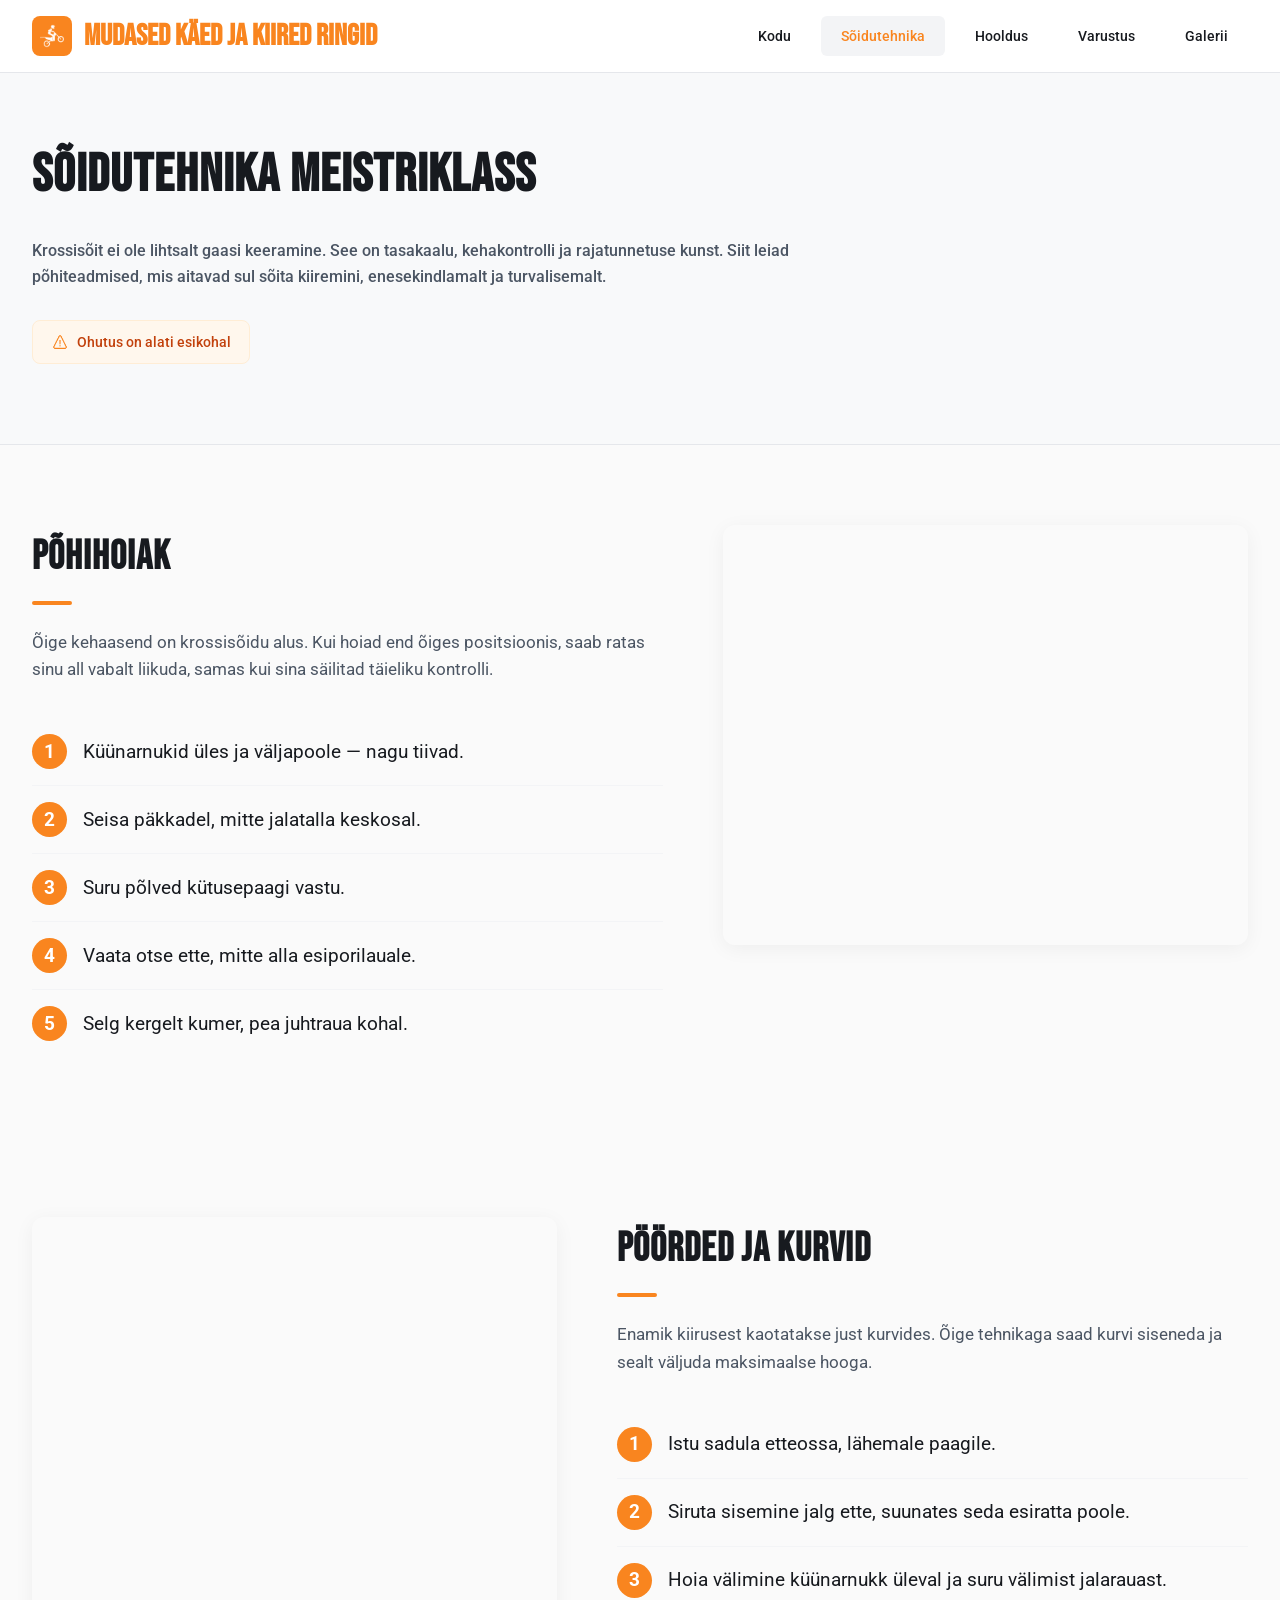
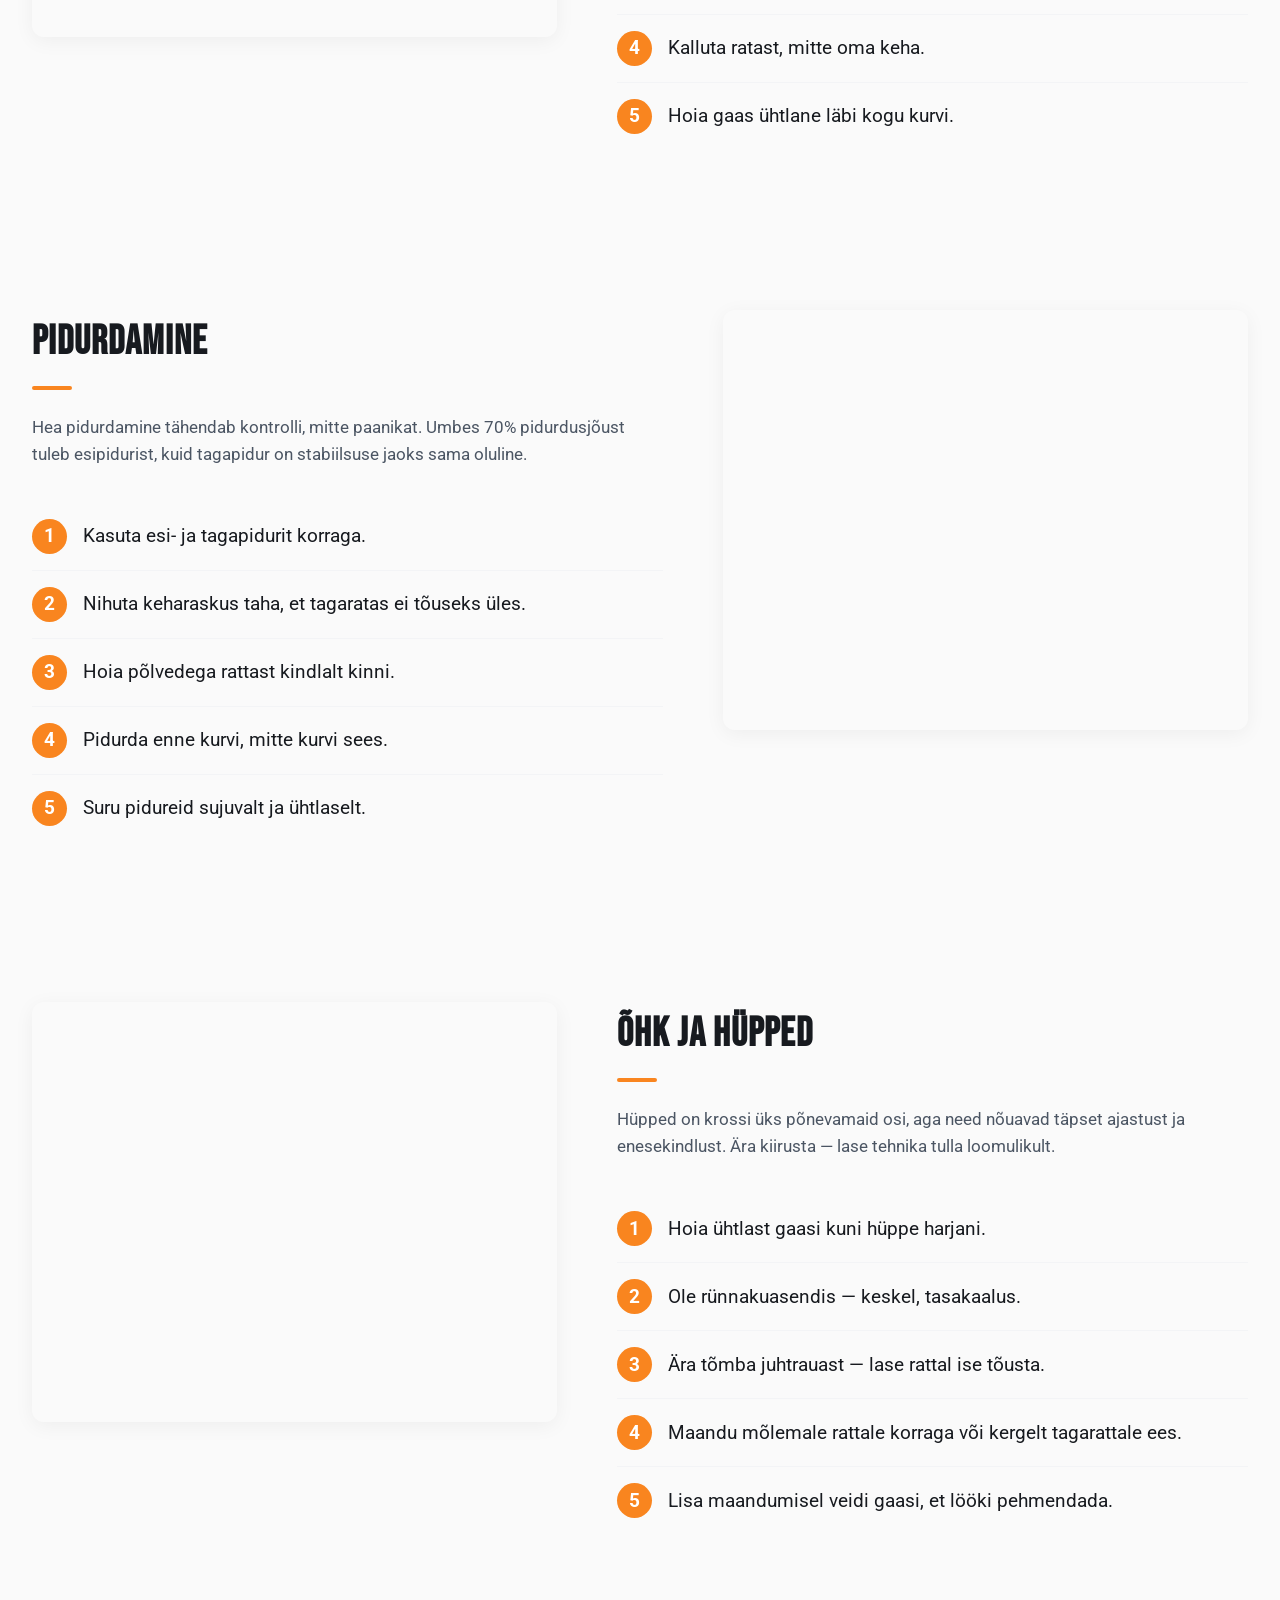
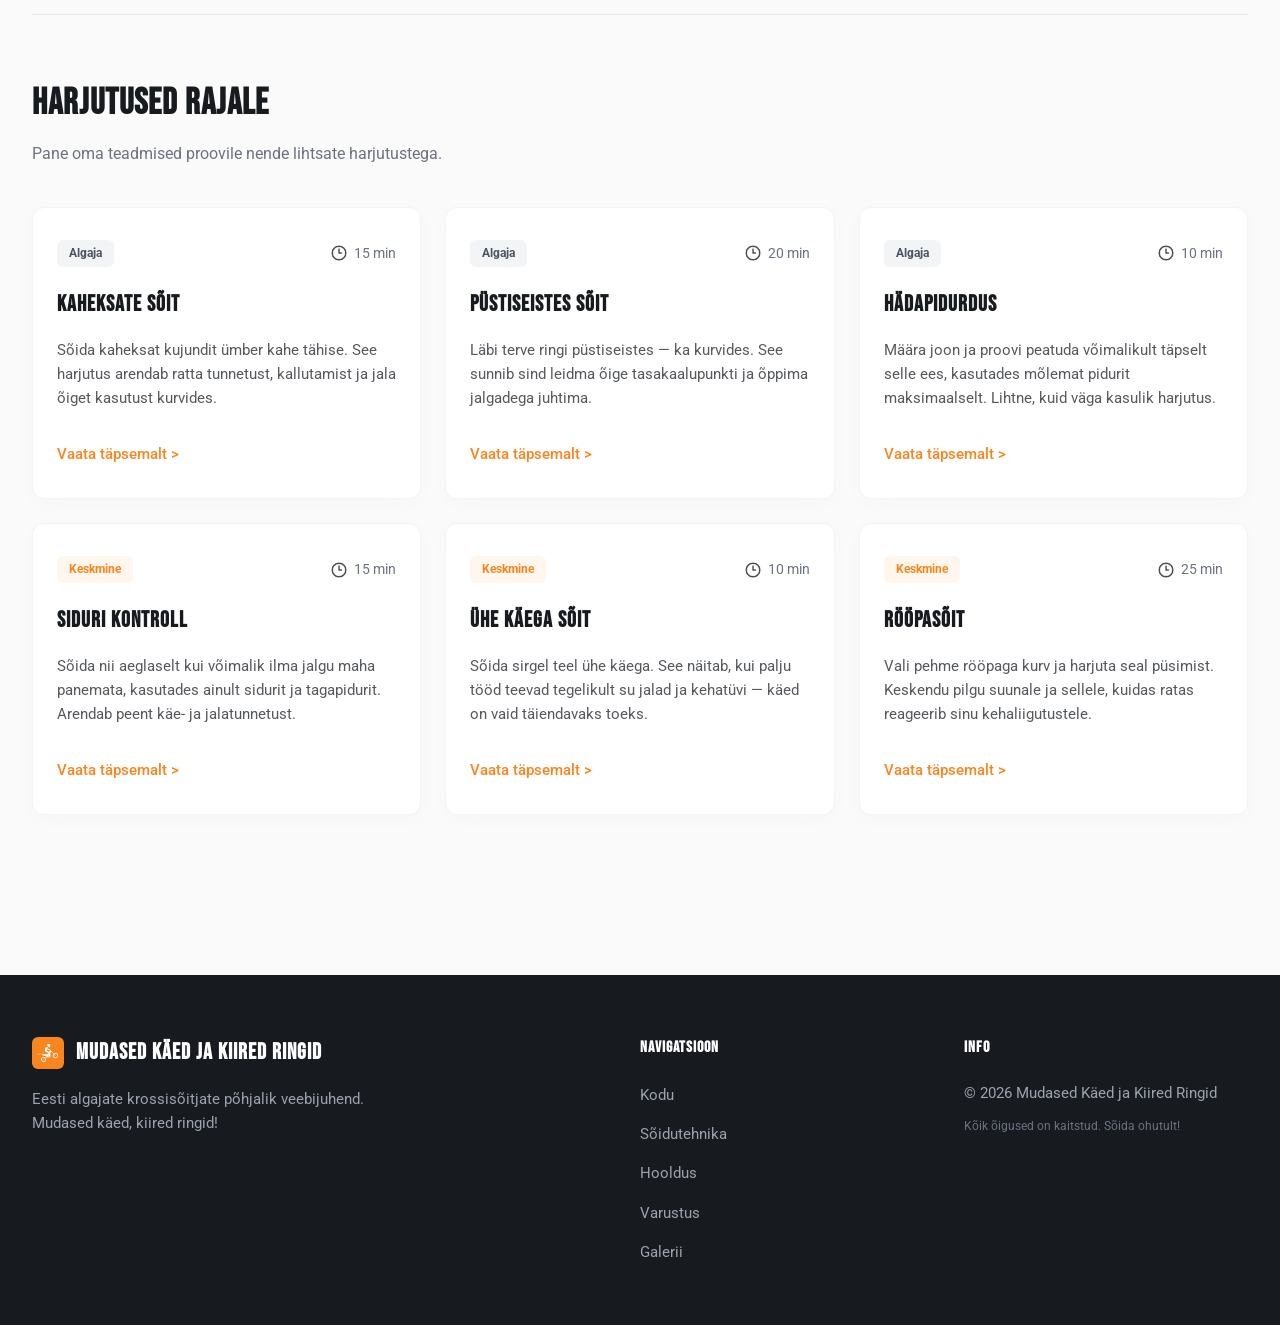
==== drivetech.html @ 913135d9 "töö" ====
<!DOCTYPE html>
<html lang="et">
<head>
    <meta charset="UTF-8">
    <meta name="viewport" content="width=device-width, initial-scale=1.0">
    <link rel="stylesheet" href="style.css">
    <link href="https://fonts.googleapis.com/css2?family=Bebas+Neue&family=Roboto:wght@400;500&display=swap" rel="stylesheet">
    <title>Mudased Käed ja Kiired Ringid</title>
</head>
<body>

<header>
    <nav id="navbar">
        <div class="container">
            <div class="logo">
                <div class="icon-box"><img src="img/icon-dirtbike.png" alt="Logo"></div>
                <h1 class="text-primary"><a href="index.html">Mudased Käed ja Kiired Ringid</a></h1>
            </div>

            <button class="menu-toggle" id="menuToggle" aria-label="Ava menüü" aria-expanded="false">
                <span></span><span></span><span></span>
            </button>

            <ul id="navMenu">
                <li><a href="index.html">Kodu</a></li>
                <li><a class="current" href="drivetech.html">Sõidutehnika</a></li>
                <li><a href="maintenance.html">Hooldus</a></li>
                <li><a href="equipment.html">Varustus</a></li>
                <li><a href="gallery.html">Galerii</a></li>
            </ul>
        </div>
    </nav>
</header>

<section class="page-header">
    <div class="container">
        <h1>SÕIDUTEHNIKA MEISTRIKLASS</h1>
        <p class="page-lead">
            Krossisõit ei ole lihtsalt gaasi keeramine. See on tasakaalu, kehakontrolli ja rajatunnetuse kunst.
            Siit leiad põhiteadmised, mis aitavad sul sõita kiiremini, enesekindlamalt ja turvalisemalt.
        </p>
        <div class="safety-alert">
            <img src="img/ohumärk.png" alt="ohumärk">
            <span>Ohutus on alati esikohal</span>
        </div>
    </div>
</section>

<main class="container">
    <section class="guide-section">
        <div class="guide-grid">
            <div class="guide-text">
                <h2>PÕHIHOIAK</h2>
                <div class="section-bar--sm"></div>
                <p class="section-intro">
                    Õige kehaasend on krossisõidu alus. Kui hoiad end õiges positsioonis, saab ratas sinu all vabalt liikuda, samas kui sina säilitad täieliku kontrolli.
                </p>
                <ol class="numbered-list">
                    <li><div class="list-number">1</div><div class="list-text">Küünarnukid üles ja väljapoole — nagu tiivad.</div></li>
                    <li><div class="list-number">2</div><div class="list-text">Seisa päkkadel, mitte jalatalla keskosal.</div></li>
                    <li><div class="list-number">3</div><div class="list-text">Suru põlved kütusepaagi vastu.</div></li>
                    <li><div class="list-number">4</div><div class="list-text">Vaata otse ette, mitte alla esiporilauale.</div></li>
                    <li><div class="list-number">5</div><div class="list-text">Selg kergelt kumer, pea juhtraua kohal.</div></li>
                </ol>
            </div>
            <div class="guide-image"><iframe width="1276" height="718" src="https://www.youtube.com/embed/1OVo89q_wrI" title="Perfecting the Necessary Dirt Bike Attack Position" allow="accelerometer; autoplay; clipboard-write; encrypted-media; gyroscope; picture-in-picture; web-share" referrerpolicy="strict-origin-when-cross-origin" allowfullscreen></iframe></div>
        </div>
    </section>

    <section class="guide-section">
        <div class="guide-grid guide-grid--reversed">
            <div class="guide-image"><iframe width="1276" height="718" src="https://www.youtube.com/embed/XrciLRuNVX4" title="How To Corner For Beginners | 3 Easy Steps" allow="accelerometer; autoplay; clipboard-write; encrypted-media; gyroscope; picture-in-picture; web-share" referrerpolicy="strict-origin-when-cross-origin" allowfullscreen></iframe></div>
            <div class="guide-text">
                <h2>PÖÖRDED JA KURVID</h2>
                <div class="section-bar--sm"></div>
                <p class="section-intro">
                    Enamik kiirusest kaotatakse just kurvides. Õige tehnikaga saad kurvi siseneda ja sealt väljuda maksimaalse hooga.
                </p>
                <ol class="numbered-list">
                    <li><div class="list-number">1</div><div class="list-text">Istu sadula etteossa, lähemale paagile.</div></li>
                    <li><div class="list-number">2</div><div class="list-text">Siruta sisemine jalg ette, suunates seda esiratta poole.</div></li>
                    <li><div class="list-number">3</div><div class="list-text">Hoia välimine küünarnukk üleval ja suru välimist jalarauast.</div></li>
                    <li><div class="list-number">4</div><div class="list-text">Kalluta ratast, mitte oma keha.</div></li>
                    <li><div class="list-number">5</div><div class="list-text">Hoia gaas ühtlane läbi kogu kurvi.</div></li>
                </ol>
            </div>
        </div>
    </section>

    <section class="guide-section">
        <div class="guide-grid">
            <div class="guide-text">
                <h2>PIDURDAMINE</h2>
                <div class="section-bar--sm"></div>
                <p class="section-intro">
                    Hea pidurdamine tähendab kontrolli, mitte paanikat. Umbes 70% pidurdusjõust tuleb esipidurist, kuid tagapidur on stabiilsuse jaoks sama oluline.
                </p>
                <ol class="numbered-list">
                    <li><div class="list-number">1</div><div class="list-text">Kasuta esi- ja tagapidurit korraga.</div></li>
                    <li><div class="list-number">2</div><div class="list-text">Nihuta keharaskus taha, et tagaratas ei tõuseks üles.</div></li>
                    <li><div class="list-number">3</div><div class="list-text">Hoia põlvedega rattast kindlalt kinni.</div></li>
                    <li><div class="list-number">4</div><div class="list-text">Pidurda enne kurvi, mitte kurvi sees.</div></li>
                    <li><div class="list-number">5</div><div class="list-text">Suru pidureid sujuvalt ja ühtlaselt.</div></li>
                </ol>
            </div>
            <div class="guide-image"><iframe width="1276" height="718" src="https://www.youtube.com/embed/7YR3mRFVBVM" title="How to Master Braking Technique on a Dirt Bike - 3 Steps w/ Practice Drills!!" allow="accelerometer; autoplay; clipboard-write; encrypted-media; gyroscope; picture-in-picture; web-share" referrerpolicy="strict-origin-when-cross-origin" allowfullscreen></iframe></div>
        </div>
    </section>

    <section class="guide-section">
        <div class="guide-grid guide-grid--reversed">
            <div class="guide-image"><iframe width="1276" height="718" src="https://www.youtube.com/embed/mS0_CfHNeYQ" title="How To Properly Jump a Dirt Bike - 3 Basic Techniques" allow="accelerometer; autoplay; clipboard-write; encrypted-media; gyroscope; picture-in-picture; web-share" referrerpolicy="strict-origin-when-cross-origin" allowfullscreen></iframe></div>
            <div class="guide-text">
                <h2>ÕHK JA HÜPPED</h2>
                <div class="section-bar--sm"></div>
                <p class="section-intro">
                    Hüpped on krossi üks põnevamaid osi, aga need nõuavad täpset ajastust ja enesekindlust. Ära kiirusta — lase tehnika tulla loomulikult.
                </p>
                <ol class="numbered-list">
                    <li><div class="list-number">1</div><div class="list-text">Hoia ühtlast gaasi kuni hüppe harjani.</div></li>
                    <li><div class="list-number">2</div><div class="list-text">Ole rünnakuasendis — keskel, tasakaalus.</div></li>
                    <li><div class="list-number">3</div><div class="list-text">Ära tõmba juhtrauast — lase rattal ise tõusta.</div></li>
                    <li><div class="list-number">4</div><div class="list-text">Maandu mõlemale rattale korraga või kergelt tagarattale ees.</div></li>
                    <li><div class="list-number">5</div><div class="list-text">Lisa maandumisel veidi gaasi, et lööki pehmendada.</div></li>
                </ol>
            </div>
        </div>
    </section>

    <section id="exercises-section">
        <div class="exercises-heading">
            <h2>HARJUTUSED RAJALE</h2>
            <p>Pane oma teadmised proovile nende lihtsate harjutustega.</p>
        </div>

        <div class="exercises-grid">
            <a href="#" class="card">
                <div class="card-meta">
                    <span class="badge badge-beginner">Algaja</span>
                    <span class="duration"><img src="img/icon-clock.png" alt="aeg">15 min</span>
                </div>
                <h3>KAHEKSATE SÕIT</h3>
                <p>Sõida kaheksat kujundit ümber kahe tähise. See harjutus arendab ratta tunnetust, kallutamist ja jala õiget kasutust kurvides.</p>
                <span class="card-link">Vaata täpsemalt &gt;</span>
            </a>

            <a href="#" class="card">
                <div class="card-meta">
                    <span class="badge badge-beginner">Algaja</span>
                    <span class="duration"><img src="img/icon-clock.png" alt="aeg">20 min</span>
                </div>
                <h3>PÜSTISEISTES SÕIT</h3>
                <p>Läbi terve ringi püstiseistes — ka kurvides. See sunnib sind leidma õige tasakaalupunkti ja õppima jalgadega juhtima.</p>
                <span class="card-link">Vaata täpsemalt &gt;</span>
            </a>

            <a href="#" class="card">
                <div class="card-meta">
                    <span class="badge badge-beginner">Algaja</span>
                    <span class="duration"><img src="img/icon-clock.png" alt="aeg">10 min</span>
                </div>
                <h3>HÄDAPIDURDUS</h3>
                <p>Määra joon ja proovi peatuda võimalikult täpselt selle ees, kasutades mõlemat pidurit maksimaalselt. Lihtne, kuid väga kasulik harjutus.</p>
                <span class="card-link">Vaata täpsemalt &gt;</span>
            </a>

            <a href="#" class="card">
                <div class="card-meta">
                    <span class="badge badge-intermediate">Keskmine</span>
                    <span class="duration"><img src="img/icon-clock.png" alt="aeg">15 min</span>
                </div>
                <h3>SIDURI KONTROLL</h3>
                <p>Sõida nii aeglaselt kui võimalik ilma jalgu maha panemata, kasutades ainult sidurit ja tagapidurit. Arendab peent käe- ja jalatunnetust.</p>
                <span class="card-link">Vaata täpsemalt &gt;</span>
            </a>

            <a href="#" class="card">
                <div class="card-meta">
                    <span class="badge badge-intermediate">Keskmine</span>
                    <span class="duration"><img src="img/icon-clock.png" alt="aeg">10 min</span>
                </div>
                <h3>ÜHE KÄEGA SÕIT</h3>
                <p>Sõida sirgel teel ühe käega. See näitab, kui palju tööd teevad tegelikult su jalad ja kehatüvi — käed on vaid täiendavaks toeks.</p>
                <span class="card-link">Vaata täpsemalt &gt;</span>
            </a>

            <a href="#" class="card">
                <div class="card-meta">
                    <span class="badge badge-intermediate">Keskmine</span>
                    <span class="duration"><img src="img/icon-clock.png" alt="aeg">25 min</span>
                </div>
                <h3>RÖÖPASÕIT</h3>
                <p>Vali pehme rööpaga kurv ja harjuta seal püsimist. Keskendu pilgu suunale ja sellele, kuidas ratas reageerib sinu kehaliigutustele.</p>
                <span class="card-link">Vaata täpsemalt &gt;</span>
            </a>
        </div>
    </section>
</main>

<footer id="main-footer">
    <div class="container footer-grid">
        <div class="footer-brand">
            <div class="footer-logo">
                <div class="icon-box-small"><img src="img/icon-dirtbike.png" alt="Logo"></div>
                <h3>Mudased Käed ja Kiired Ringid</h3>
            </div>
            <p>Eesti algajate krossisõitjate põhjalik veebijuhend. Mudased käed, kiired ringid!</p>
        </div>
        <div class="footer-nav">
            <h4>NAVIGATSIOON</h4>
            <ul>
                <li><a href="index.html">Kodu</a></li>
                <li><a href="drivetech.html">Sõidutehnika</a></li>
                <li><a href="maintenance.html">Hooldus</a></li>
                <li><a href="equipment.html">Varustus</a></li>
                <li><a href="gallery.html">Galerii</a></li>
            </ul>
        </div>
        <div class="footer-info">
            <h4>INFO</h4>
            <p>© 2026 Mudased Käed ja Kiired Ringid</p>
            <p class="disclaimer">Kõik õigused on kaitstud. Sõida ohutult!</p>
        </div>
    </div>
</footer>

<script>
    const menuToggle = document.getElementById('menuToggle');
    const navMenu    = document.getElementById('navMenu');

    menuToggle.addEventListener('click', function () {
        const isOpen = navMenu.classList.toggle('nav-open');
        menuToggle.classList.toggle('is-open', isOpen);
        menuToggle.setAttribute('aria-expanded', isOpen ? 'true' : 'false');
    });

    navMenu.querySelectorAll('a').forEach(function (link) {
        link.addEventListener('click', function () {
            navMenu.classList.remove('nav-open');
            menuToggle.classList.remove('is-open');
            menuToggle.setAttribute('aria-expanded', 'false');
        });
    });
</script>

</body>
</html>
---- style.css ----
/* ==========================================================================
   style.css — Mudased Käed ja Kiired Ringid
   Sections:
     1.  Reset & Base
     2.  Layout helpers
     3.  Buttons
     4.  Navbar
     5.  Showcase (index)
     6.  Features grid (index)
     7.  Tips (index)
     8.  About (index)
     9.  Page header (drivetech / maintenance / gallery)
    10.  Guide sections (drivetech / maintenance)
    11.  Exercises grid (drivetech)
    12.  Equipment page
    13.  Gallery / slideshow
    14.  Footer
    15.  Media queries
   ========================================================================== */


/* 1. Reset & Base ---------------------------------------------------------- */

* { margin: 0; padding: 0; box-sizing: border-box; }

:root {
    --primary-color:   #F9851F;
    --primary-dark:    #e67610;
    --light-color:     #FFFFFF;
    --dark-color:      #171A1F;
    --grey-100:        #F3F4F6;
    --grey-200:        #E5E7EB;
    --grey-500:        #6B7280;
    --grey-700:        #374151;
    --text-muted:      #4B5563;
    --card-text:       #55585d;
    --navbar-height:   72px;
}

body {
    font-family: 'Roboto', sans-serif;
    font-size: 17px;
    line-height: 1.6;
    color: var(--dark-color);
    background-color: #FAFAFA;
    padding-top: var(--navbar-height);
}

a   { text-decoration: none; color: inherit; }
ul  { list-style: none; }
img { max-width: 100%; }

h1, h2, h3, h4 { font-family: "Bebas Neue", sans-serif; }


/* 2. Layout helpers -------------------------------------------------------- */

.container    { margin: auto; max-width: 1440px; padding: 0 2rem; }
.text-primary { color: var(--primary-color); }


/* 3. Buttons --------------------------------------------------------------- */

.btn {
    display: inline-block;
    padding: 0.8rem 2rem;
    border: none;
    cursor: pointer;
    border-radius: 10px;
    font-weight: 500;
    font-size: 15px;
    transition: background 0.2s ease, border-color 0.2s ease;
}

.btn-primary       { background: var(--primary-color); color: #fff; }
.btn-primary:hover { background: var(--primary-dark); }

.btn-outline {
    background: rgba(255, 255, 255, 0.1);
    color: #fff;
    border: 1px solid rgba(255, 255, 255, 0.25);
    backdrop-filter: blur(4px);
}
.btn-outline:hover {
    background: rgba(255, 255, 255, 0.2);
    border-color: rgba(255, 255, 255, 0.4);
}


/* 4. Navbar ---------------------------------------------------------------- */

#navbar {
    background: #fff;
    border-bottom: 1px solid var(--grey-200);
    position: fixed;
    top: 0; right: 0; left: 0;
    z-index: 999;
}

#navbar .container {
    display: flex;
    justify-content: space-between;
    align-items: center;
    height: var(--navbar-height);
}

.logo {
    display: flex;
    align-items: center;
    height: 100%;
    transition: filter 0.2s ease;
}
.logo:hover { filter: brightness(1.1); }

.logo img {
    max-width: 60%;
    max-height: 60%;
    object-fit: contain;
}

.icon-box {
    background-color: var(--primary-color);
    width: 40px;
    height: 40px;
    border-radius: 8px;
    display: flex;
    justify-content: center;
    align-items: center;
    margin-right: 12px;
    flex-shrink: 0;
}

#navbar h1 a  { font-size: 30px; }
#navbar ul    { display: flex; }
#navbar ul li { margin-left: 10px; }

#navbar ul li a {
    font-size: 14px;
    font-weight: 500;
    height: 40px;
    padding: 0 20px;
    display: flex;
    align-items: center;
    justify-content: center;
    border-radius: 6px;
    transition: background 0.2s ease, color 0.2s ease;
}

#navbar ul li a:hover,
#navbar ul li a.current {
    background: var(--grey-100);
    color: var(--primary-color);
}

.menu-toggle {
    display: none;
    flex-direction: column;
    justify-content: center;
    gap: 5px;
    background: none;
    border: none;
    cursor: pointer;
    padding: 8px;
    border-radius: 6px;
    transition: background 0.2s ease;
}
.menu-toggle:hover { background: var(--grey-100); }

.menu-toggle span {
    display: block;
    width: 22px;
    height: 2px;
    background: var(--dark-color);
    border-radius: 2px;
    transition: transform 0.3s ease, opacity 0.3s ease;
}

.menu-toggle.is-open span:nth-child(1) { transform: translateY(7px) rotate(45deg); }
.menu-toggle.is-open span:nth-child(2) { opacity: 0; }
.menu-toggle.is-open span:nth-child(3) { transform: translateY(-7px) rotate(-45deg); }


/* 5. Showcase (index) ------------------------------------------------------ */

#showcase {
    background: linear-gradient(rgba(0,0,0,0.5), rgba(0,0,0,0.7)),
    url("img/riding.jpg") no-repeat center center / cover;
    min-height: 600px;
    display: flex;
    align-items: center;
}

.showcase-content {
    color: var(--light-color);
    padding: 80px 0 60px;
    max-width: 680px;
}

.showcase-content h1 {
    font-size: clamp(38px, 5.5vw, 68px);
    line-height: 1.15;
}

.showcase-content h2 {
    padding-top: 20px;
    font-size: clamp(17px, 2.2vw, 22px);
    font-family: 'Roboto', sans-serif;
    font-weight: 500;
    line-height: 2;
}

.showcase-buttons {
    margin-top: 40px;
    display: flex;
    flex-wrap: wrap;
    gap: 16px;
}


/* 6. Features grid (index) ------------------------------------------------- */

#features            { padding: 80px 0; }
.features-heading    { margin-bottom: 50px; }
.features-heading h2 { font-size: 36px; letter-spacing: 1px; }

.section-bar {
    width: 60px;
    height: 5px;
    background-color: var(--primary-color);
    margin-top: 12px;
    border-radius: 2px;
}

.section-bar--sm {
    width: 40px;
    height: 4px;
    background-color: var(--primary-color);
    margin: 12px 0 24px;
    border-radius: 2px;
}

.features-grid {
    display: grid;
    grid-template-columns: repeat(4, 1fr);
    gap: 24px;
}

.card {
    background: #fff;
    border: 1px solid var(--grey-100);
    border-radius: 12px;
    padding: 32px 24px;
    box-shadow: 0 4px 20px rgba(0,0,0,0.02);
    display: flex;
    flex-direction: column;
    transition: transform 0.2s ease, box-shadow 0.2s ease;
}
.card:hover {
    transform: translateY(-4px);
    box-shadow: 0 10px 25px rgba(0,0,0,0.05);
}

.icon-wrapper {
    background-color: #fff9f5;
    width: 44px;
    height: 44px;
    border-radius: 8px;
    display: flex;
    justify-content: center;
    align-items: center;
    margin-bottom: 24px;
}
.icon-wrapper img { width: 20px; height: 20px; object-fit: contain; }

.card h3 { font-size: 22px; margin-bottom: 16px; letter-spacing: 1px; }
.card p  {
    font-size: 15px;
    color: var(--card-text);
    line-height: 1.6;
    margin-bottom: 32px;
    flex-grow: 1;
}

.card-link {
    font-size: 15px;
    font-weight: 500;
    color: var(--primary-color);
    transition: color 0.2s ease;
}
.card:hover .card-link {
    color: var(--primary-dark);
    text-decoration: underline;
}


/* 7. Tips (index) ---------------------------------------------------------- */

#tips-section {
    padding: 60px 0 80px;
    border-top: 1px solid var(--grey-200);
}

.tips-heading    { margin-bottom: 40px; }
.tips-heading h2 { font-size: 32px; margin-bottom: 8px; letter-spacing: 1px; }
.tips-heading p  { font-size: 16px; color: var(--grey-500); }

.tips-grid {
    display: grid;
    grid-template-columns: repeat(3, 1fr);
    gap: 20px;
}

.tip-card {
    background: #fff;
    border: 1px solid var(--grey-200);
    border-radius: 12px;
    padding: 24px;
    display: flex;
    align-items: flex-start;
    gap: 16px;
    box-shadow: 0 2px 8px rgba(0,0,0,0.01);
}

.tip-icon-box {
    background-color: #eff6ff;
    width: 40px;
    height: 40px;
    border-radius: 8px;
    display: flex;
    justify-content: center;
    align-items: center;
    flex-shrink: 0;
}
.tip-icon-box img { width: 18px; height: 18px; object-fit: contain; }

.tip-card p { font-size: 15px; color: var(--grey-700); line-height: 1.8; }


/* 8. About (index) --------------------------------------------------------- */

#about-section {
    padding: 80px 0;
    border-top: 1px solid var(--grey-200);
}

.about-grid {
    display: grid;
    grid-template-columns: 1fr 1fr;
    gap: 60px;
    align-items: center;
}

#about-section h2 {
    font-size: 40px;
    margin-bottom: 24px;
    letter-spacing: 1px;
}

#about-section p {
    font-size: 17px;
    color: var(--text-muted);
    line-height: 1.7;
    margin-bottom: 30px;
}

.about-list    { display: flex; flex-direction: column; gap: 16px; }
.about-list li {
    display: flex;
    align-items: center;
    gap: 12px;
    font-size: 17px;
    color: var(--dark-color);
}

.list-icon {
    background-color: #ffedd5;
    color: var(--primary-color);
    width: 30px;
    height: 30px;
    border-radius: 50%;
    display: flex;
    justify-content: center;
    align-items: center;
    font-weight: bold;
    font-size: 19px;
    flex-shrink: 0;
}

.about-image-box {
    width: 100%;
    height: 380px;
    border-radius: 12px;
    overflow: hidden;
    box-shadow: 0 4px 20px rgba(0,0,0,0.05);
}

.about-img { width: 100%; height: 100%; object-fit: cover; display: block; }


/* 9. Page header (drivetech / maintenance / gallery) ----------------------- */

.page-header {
    background-color: #F8F9FA;
    padding: 60px 0 80px;
    border-bottom: 1px solid var(--grey-200);
}

.page-header h1 {
    font-size: clamp(36px, 4.5vw, 54px);
    color: var(--dark-color);
    margin-bottom: 20px;
    letter-spacing: 1px;
}

.page-lead {
    font-size: 16px;
    color: var(--text-muted);
    max-width: 800px;
    line-height: 1.6;
    margin-bottom: 30px;
    font-weight: 500;
}

.safety-alert {
    display: inline-flex;
    align-items: center;
    gap: 8px;
    background-color: #FFF7ED;
    border: 1px solid #FFEDD5;
    padding: 10px 18px;
    border-radius: 8px;
    color: #C2410C;
    font-size: 14px;
    font-weight: 500;
}
.safety-alert img { width: 18px; height: 18px; object-fit: contain; }


/* 10. Guide sections (drivetech / maintenance) ----------------------------- */

.guide-section { padding: 80px 0; }

.guide-grid {
    display: grid;
    grid-template-columns: 1.2fr 1fr;
    gap: 60px;
    align-items: flex-start;
}
.guide-grid--reversed { grid-template-columns: 1fr 1.2fr; }

.guide-text h2 {
    font-size: 40px;
    color: var(--dark-color);
    letter-spacing: 1px;
}

.section-intro {
    font-size: 17px;
    color: var(--text-muted);
    line-height: 1.6;
    margin-bottom: 35px;
}

.numbered-list    { display: flex; flex-direction: column; }
.numbered-list li {
    display: flex;
    align-items: center;
    gap: 16px;
    padding: 16px 0;
    border-bottom: 1px solid var(--grey-100);
}
.numbered-list li:last-child { border-bottom: none; }

.list-number {
    background-color: var(--primary-color);
    color: #fff;
    width: 35px;
    height: 35px;
    border-radius: 50%;
    display: flex;
    justify-content: center;
    align-items: center;
    font-weight: bold;
    font-size: 19px;
    flex-shrink: 0;
}

.list-text { font-size: 19px; color: var(--dark-color); }

.guide-image {
    width: 100%;
    height: 420px;
    border-radius: 12px;
    overflow: hidden;
    box-shadow: 0 4px 20px rgba(0,0,0,0.05);
}
.guide-image img { width: 100%; height: 100%; object-fit: cover; display: block; }
.guide-image iframe { width: 100%; height: 100%; display: block; border: none; }


/* 11. Exercises grid (drivetech) ------------------------------------------- */

#exercises-section {
    padding: 60px 0 100px;
    border-top: 1px solid var(--grey-200);
}

.exercises-heading    { margin-bottom: 40px; }
.exercises-heading h2 { font-size: 36px; letter-spacing: 1px; margin-bottom: 8px; }
.exercises-heading p  { font-size: 16px; color: var(--grey-500); }

.exercises-grid {
    display: grid;
    grid-template-columns: repeat(3, 1fr);
    gap: 24px;
}

.card-meta {
    display: flex;
    justify-content: space-between;
    align-items: center;
    margin-bottom: 20px;
}

.badge {
    font-size: 12px;
    font-weight: 700;
    padding: 4px 12px;
    border-radius: 6px;
}
.badge-beginner     { background-color: var(--grey-100); color: var(--text-muted); }
.badge-intermediate { background-color: #FFF7ED; color: var(--primary-color); }

.duration {
    font-size: 14px;
    color: var(--grey-500);
    display: flex;
    align-items: center;
    gap: 6px;
}
.duration img {
    width: 18px;
    height: 18px;
    object-fit: contain;
    opacity: 0.7;
}


/* 12. Equipment page ------------------------------------------------------- */

.equipment-grid {
    display: grid;
    grid-template-columns: repeat(3, 1fr);
    gap: 24px;
    padding: 60px 0 100px;
}

.equipment-card {
    background: #fff;
    border: 1px solid var(--grey-100);
    border-radius: 12px;
    overflow: hidden;
    box-shadow: 0 4px 20px rgba(0,0,0,0.03);
    transition: transform 0.2s ease, box-shadow 0.2s ease;
}
.equipment-card:hover {
    transform: translateY(-4px);
    box-shadow: 0 12px 28px rgba(0,0,0,0.07);
}

.equipment-card-img {
    width: 100%;
    height: 220px;
    object-fit: cover;
    display: block;
}

.equipment-card-body              { padding: 24px; }
.equipment-card-body h3           { font-size: 24px; margin-bottom: 10px; letter-spacing: 1px; }
.equipment-card-body p            { font-size: 15px; color: var(--card-text); line-height: 1.6; margin-bottom: 20px; }

.eq-badge {
    display: inline-block;
    font-size: 11px;
    font-weight: 700;
    padding: 4px 10px;
    border-radius: 6px;
    letter-spacing: 0.5px;
    margin-bottom: 10px;
}
.eq-badge-critical    { background-color: #FEE2E2; color: #DC2626; }
.eq-badge-required    { background-color: #FFF7ED; color: var(--primary-color); }
.eq-badge-recommended { background-color: var(--grey-100); color: var(--text-muted); }

.eq-checklist {
    display: flex;
    flex-direction: column;
    gap: 10px;
    margin-top: 12px;
}
.eq-checklist li {
    display: flex;
    align-items: center;
    gap: 10px;
    font-size: 15px;
    color: var(--grey-700);
}
.eq-checklist li::before {
    content: "✓";
    color: var(--primary-color);
    font-weight: bold;
    flex-shrink: 0;
}


/* 13. Gallery / slideshow -------------------------------------------------- */

.gallery-wrapper {
    background-color: #11141a;
    padding: 60px 0;
    border-top: 4px solid var(--primary-color);
}

.slideshow {
    display: grid;
    grid-template-columns: 1fr 2fr;
    background: #1c2029;
    border-radius: 16px;
    overflow: hidden;
    box-shadow: 0 20px 40px rgba(0,0,0,0.4);
    border: 1px solid rgba(255,255,255,0.05);
}

.slideshow-meta {
    padding: 50px;
    display: flex;
    flex-direction: column;
    justify-content: center;
    background: linear-gradient(135deg, #1c2029 0%, #161920 100%);
    position: relative;
    z-index: 2;
}

.slideshow-meta h2 {
    color: #fff;
    font-size: 42px;
    line-height: 1.1;
    margin-bottom: 20px;
    letter-spacing: 1.5px;
    text-transform: uppercase;
}

.slideshow-meta p {
    color: #a0aec0;
    font-size: 15px;
    line-height: 1.7;
    margin-bottom: 35px;
}

.meta-controls { display: flex; gap: 12px; }

.slide-nav {
    background: rgba(255,255,255,0.03);
    border: 1px solid rgba(255,255,255,0.1);
    color: #fff;
    width: 54px;
    height: 54px;
    border-radius: 50%;
    cursor: pointer;
    display: flex;
    align-items: center;
    justify-content: center;
    font-size: 18px;
    transition: all 0.3s cubic-bezier(0.4, 0, 0.2, 1);
}
.slide-nav:hover {
    background: var(--primary-color);
    border-color: var(--primary-color);
    transform: translateY(-2px);
    box-shadow: 0 8px 20px rgba(249,133,31,0.3);
}

.slideshow-viewport {
    position: relative;
    height: 700px;
    overflow: hidden;
    background: #000;
}

.slide {
    position: relative;
    width: 100%;
    height: 100%;
    opacity: 0.1;
    transition: opacity 0.6s ease-in-out;
}
.slide.is-active { opacity: 1; }

.slide img {
    width: 100%;
    height: 100%;
    object-fit: cover;
    transform: scale(1.08);
    transition: transform 7s cubic-bezier(0.1,1,0.1,1);
}
.slide.is-active img { transform: scale(1); }

.slide-overlay {
    position: absolute;
    inset: 0;
    background: linear-gradient(to right, rgba(22,25,32,0.6) 0%, transparent 40%);
    z-index: 1;
}

.slide-counter {
    position: absolute;
    top: 25px;
    right: 25px;
    background: rgba(23,26,31,0.75);
    backdrop-filter: blur(8px);
    border: 1px solid rgba(255,255,255,0.1);
    padding: 8px 18px;
    border-radius: 30px;
    color: #fff;
    font-family: 'Bebas Neue', sans-serif;
    font-size: 18px;
    letter-spacing: 1px;
    z-index: 3;
}

#current-num { color: var(--primary-color); }

.slide-dots  { text-align: center; margin-top: 35px; padding-bottom: 10px; }

.dot {
    cursor: pointer;
    height: 4px;
    width: 35px;
    margin: 0 4px;
    background-color: rgba(255,255,255,0.15);
    display: inline-block;
    border-radius: 2px;
    transition: all 0.4s ease;
}
.dot.active,
.dot:hover {
    background-color: var(--primary-color);
    width: 55px;
}


/* 14. Footer --------------------------------------------------------------- */

#main-footer {
    background-color: var(--dark-color);
    color: #9CA3AF;
    padding: 60px 0;
    margin-top: 60px;
}

main.gallery-wrapper + #main-footer {
    margin-top: 0;
}

.footer-grid {
    display: grid;
    grid-template-columns: 2fr 1fr 1fr;
    gap: 40px;
}

.footer-brand .footer-logo {
    display: flex;
    align-items: center;
    margin-bottom: 16px;
}

.footer-brand h3 {
    color: var(--light-color);
    font-size: 22px;
    letter-spacing: 1px;
}

.icon-box-small {
    background-color: var(--primary-color);
    width: 32px;
    height: 32px;
    border-radius: 6px;
    display: flex;
    justify-content: center;
    align-items: center;
    margin-right: 12px;
    flex-shrink: 0;
}
.icon-box-small img { max-width: 60%; max-height: 60%; object-fit: contain; }

.footer-brand p { font-size: 15px; line-height: 1.6; max-width: 360px; }

.footer-nav h4,
.footer-info h4 {
    color: var(--light-color);
    font-size: 16px;
    letter-spacing: 1px;
    margin-bottom: 20px;
}

.footer-nav ul        { display: flex; flex-direction: column; gap: 12px; }
.footer-nav ul li a   { font-size: 15px; transition: color 0.2s ease; }
.footer-nav ul li a:hover { color: var(--primary-color); }

.footer-info p           { font-size: 15px; margin-bottom: 8px; }
.footer-info .disclaimer { font-size: 12px; color: var(--grey-500); margin-top: 12px; }


/* 15. Media queries -------------------------------------------------------- */

@media (max-width: 992px) {
    .slideshow              { grid-template-columns: 1fr; }
    .slideshow-viewport     { height: 400px; order: 1; }
    .slideshow-meta         { padding: 40px; order: 2; }

    .features-grid          { grid-template-columns: repeat(2, 1fr); }

    .guide-grid,
    .guide-grid--reversed                  { grid-template-columns: 1fr; }
    .guide-grid--reversed .guide-image     { order: -1; }
    .guide-image                           { height: 300px; }

    .equipment-grid         { grid-template-columns: repeat(2, 1fr); }
}

@media (max-width: 920px) {
    .menu-toggle { display: flex; }

    #navbar ul {
        display: none;
        position: absolute;
        top: var(--navbar-height);
        left: 0; right: 0;
        flex-direction: column;
        background: #fff;
        padding: 12px 16px 20px;
        border-bottom: 1px solid var(--grey-200);
        box-shadow: 0 8px 16px rgba(0,0,0,0.08);
        gap: 4px;
    }
    #navbar ul.nav-open { display: flex; }
    #navbar ul li       { margin-left: 0; }
    #navbar ul li a {
        justify-content: flex-start;
        padding: 12px 16px;
        height: auto;
        font-size: 15px;
    }
    #navbar h1 a { font-size: 20px; }

    .footer-grid,
    .about-grid,
    .guide-grid,
    .guide-grid--reversed,
    .tips-grid,
    .exercises-grid,
    .equipment-grid { grid-template-columns: 1fr; gap: 24px; }

    .features-grid   { grid-template-columns: repeat(2, 1fr); gap: 16px; }

    .about-image-box { height: 260px; }
    .guide-image     { height: 240px; }

    .showcase-buttons { flex-direction: column; gap: 12px; }
    .btn              { text-align: center; }

    .guide-grid--reversed .guide-image { order: -1; }
}

@media (max-width: 576px) {
    .features-grid      { grid-template-columns: 1fr; }
    .slideshow-viewport { height: 260px; }
    .slideshow-meta     { padding: 24px; }
    .slideshow-meta h2  { font-size: 28px; }
    .page-header        { padding: 40px 0 60px; }
    .card               { padding: 24px 18px; }
    #navbar h1 a        { visibility: hidden; }
}
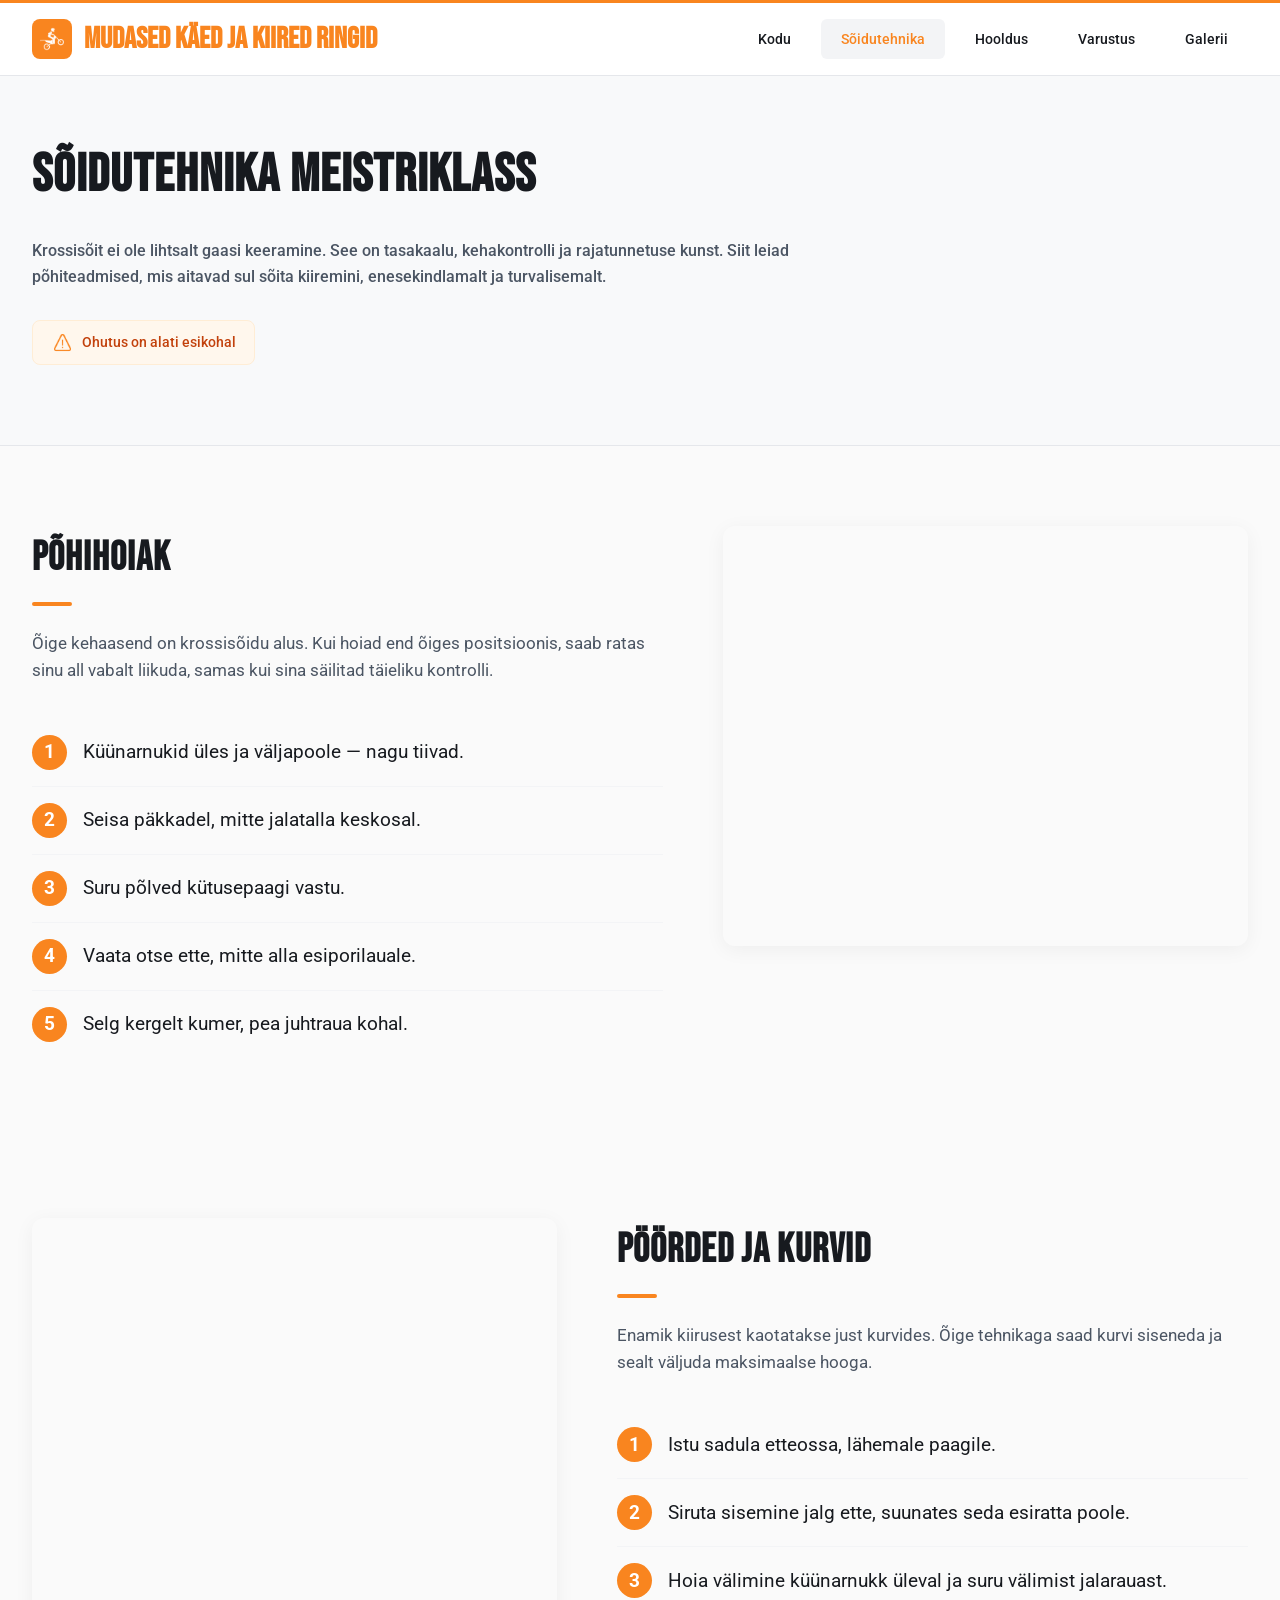
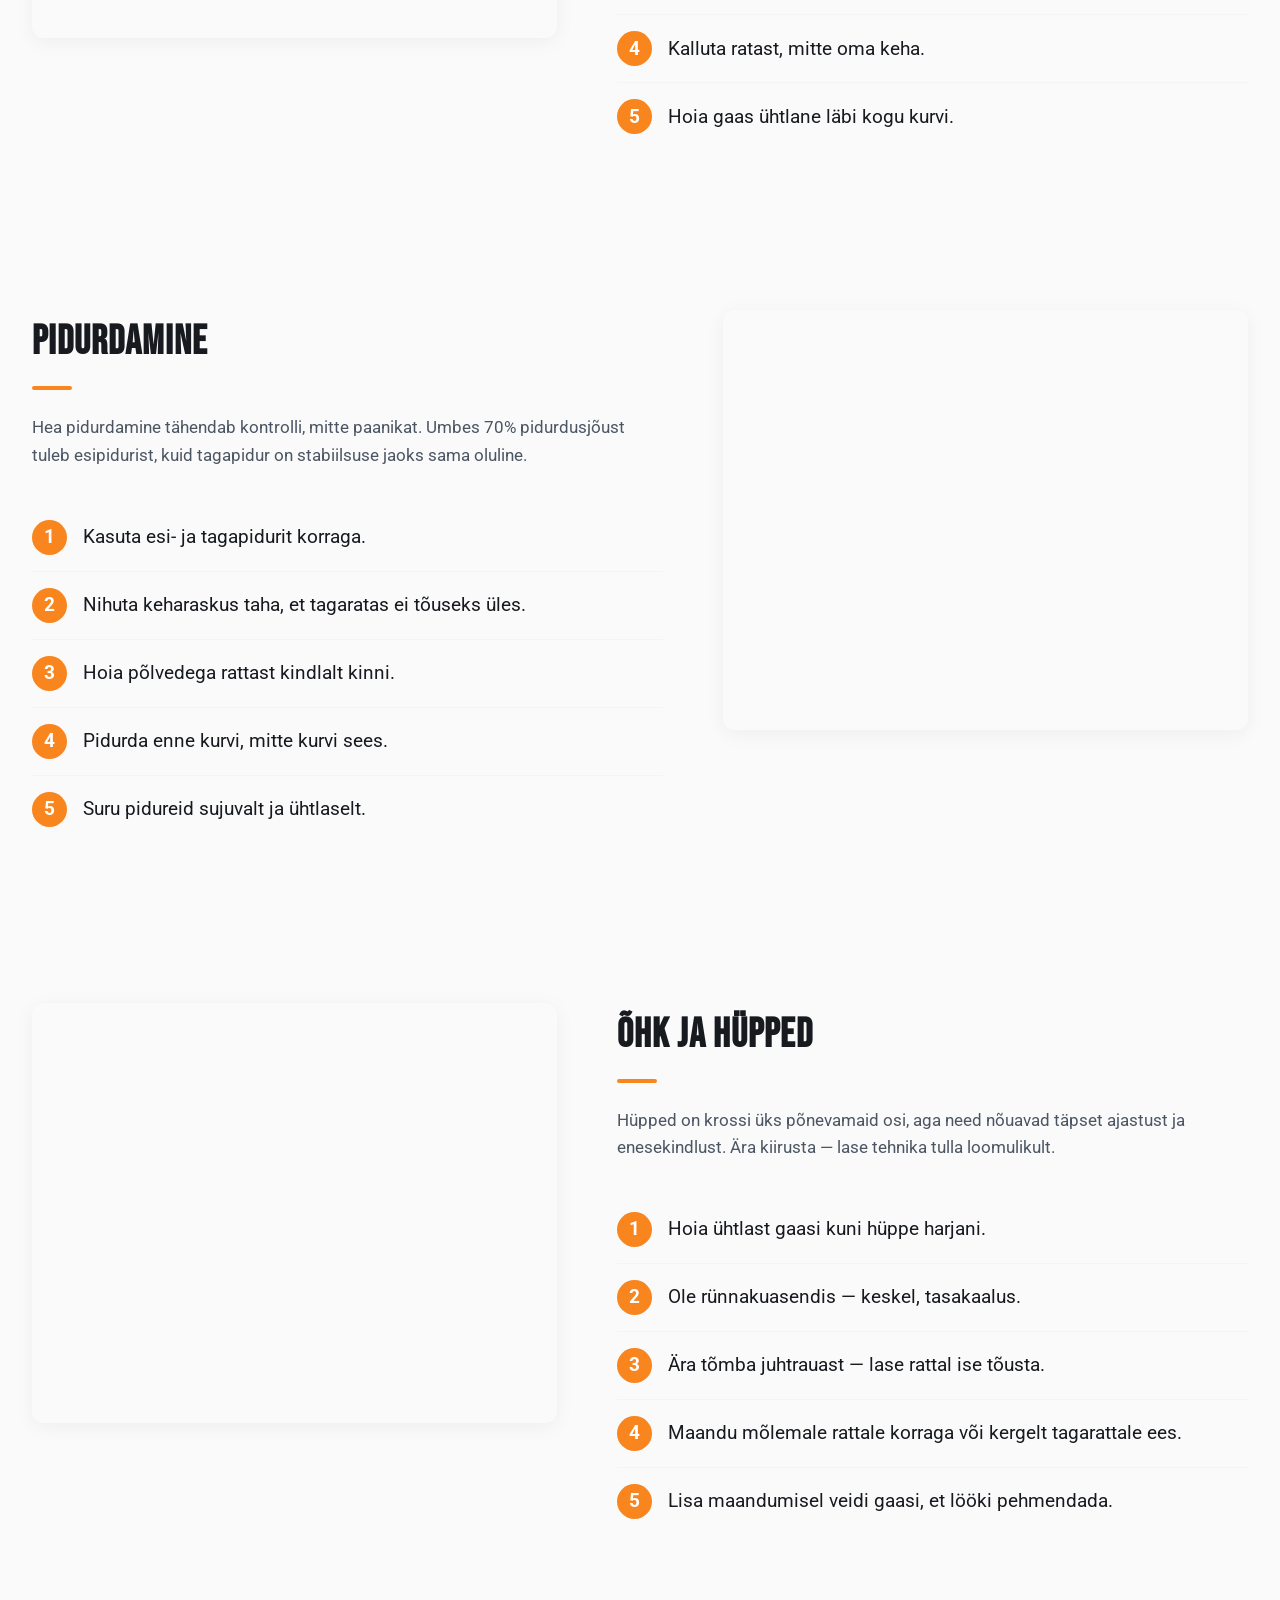
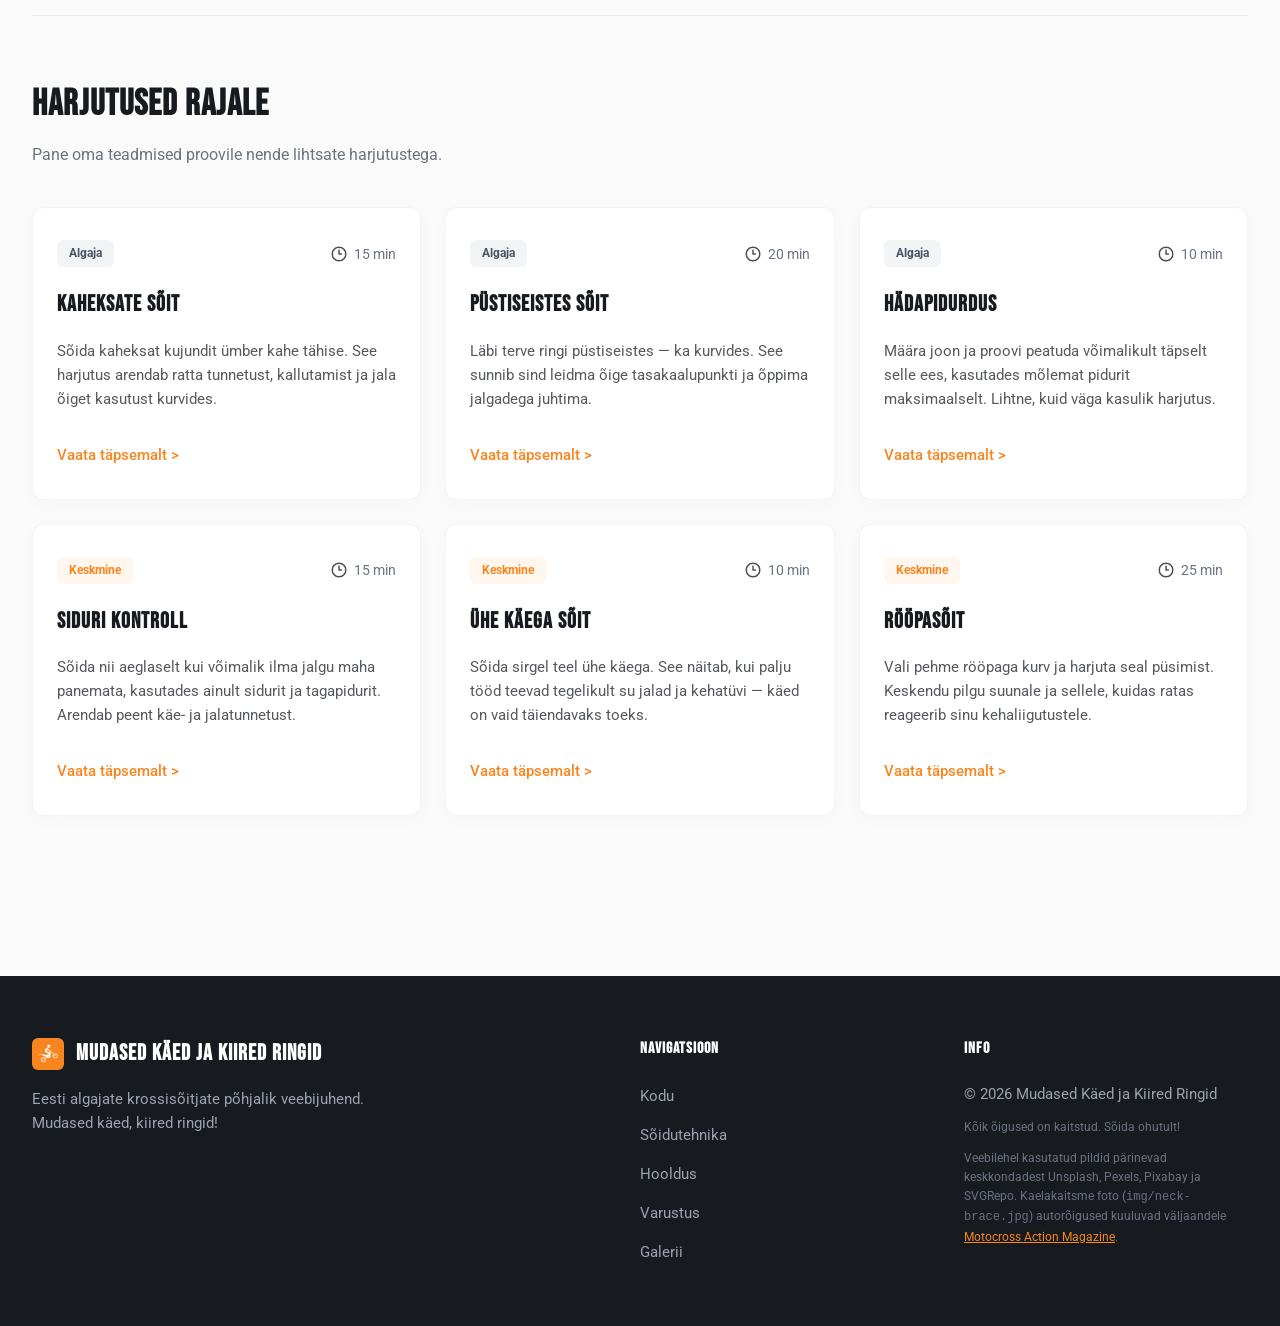
==== commit 7a3b72e7: "töö" ====
--- a/drivetech.html
+++ b/drivetech.html
@@ -8,6 +8,7 @@
     <title>Mudased Käed ja Kiired Ringid</title>
 </head>
 <body>
+<div class="page-box">
 
 <header>
     <nav id="navbar">
@@ -63,13 +64,13 @@
                     <li><div class="list-number">5</div><div class="list-text">Selg kergelt kumer, pea juhtraua kohal.</div></li>
                 </ol>
             </div>
-            <div class="guide-image"><iframe width="1276" height="718" src="https://www.youtube.com/embed/1OVo89q_wrI" title="Perfecting the Necessary Dirt Bike Attack Position" allow="accelerometer; autoplay; clipboard-write; encrypted-media; gyroscope; picture-in-picture; web-share" referrerpolicy="strict-origin-when-cross-origin" allowfullscreen></iframe></div>
+            <div class="guide-image"><iframe width="1276" height="718" src="https://www.youtube.com/embed/1OVo89q_wrI" title="Perfecting the Necessary Dirt Bike Attack Position" frameborder="0" allow="accelerometer; autoplay; clipboard-write; encrypted-media; gyroscope; picture-in-picture; web-share" referrerpolicy="strict-origin-when-cross-origin" allowfullscreen></iframe></div>
         </div>
     </section>
 
     <section class="guide-section">
         <div class="guide-grid guide-grid--reversed">
-            <div class="guide-image"><iframe width="1276" height="718" src="https://www.youtube.com/embed/XrciLRuNVX4" title="How To Corner For Beginners | 3 Easy Steps" allow="accelerometer; autoplay; clipboard-write; encrypted-media; gyroscope; picture-in-picture; web-share" referrerpolicy="strict-origin-when-cross-origin" allowfullscreen></iframe></div>
+            <div class="guide-image"><iframe width="1276" height="718" src="https://www.youtube.com/embed/XrciLRuNVX4" title="How To Corner For Beginners | 3 Easy Steps" frameborder="0" allow="accelerometer; autoplay; clipboard-write; encrypted-media; gyroscope; picture-in-picture; web-share" referrerpolicy="strict-origin-when-cross-origin" allowfullscreen></iframe></div>
             <div class="guide-text">
                 <h2>PÖÖRDED JA KURVID</h2>
                 <div class="section-bar--sm"></div>
@@ -103,13 +104,13 @@
                     <li><div class="list-number">5</div><div class="list-text">Suru pidureid sujuvalt ja ühtlaselt.</div></li>
                 </ol>
             </div>
-            <div class="guide-image"><iframe width="1276" height="718" src="https://www.youtube.com/embed/7YR3mRFVBVM" title="How to Master Braking Technique on a Dirt Bike - 3 Steps w/ Practice Drills!!" allow="accelerometer; autoplay; clipboard-write; encrypted-media; gyroscope; picture-in-picture; web-share" referrerpolicy="strict-origin-when-cross-origin" allowfullscreen></iframe></div>
+            <div class="guide-image"><iframe width="1276" height="718" src="https://www.youtube.com/embed/7YR3mRFVBVM" title="How to Master Braking Technique on a Dirt Bike - 3 Steps w/ Practice Drills!!" frameborder="0" allow="accelerometer; autoplay; clipboard-write; encrypted-media; gyroscope; picture-in-picture; web-share" referrerpolicy="strict-origin-when-cross-origin" allowfullscreen></iframe></div>
         </div>
     </section>
 
     <section class="guide-section">
         <div class="guide-grid guide-grid--reversed">
-            <div class="guide-image"><iframe width="1276" height="718" src="https://www.youtube.com/embed/mS0_CfHNeYQ" title="How To Properly Jump a Dirt Bike - 3 Basic Techniques" allow="accelerometer; autoplay; clipboard-write; encrypted-media; gyroscope; picture-in-picture; web-share" referrerpolicy="strict-origin-when-cross-origin" allowfullscreen></iframe></div>
+            <div class="guide-image"><iframe width="1276" height="718" src="https://www.youtube.com/embed/mS0_CfHNeYQ" title="How To Properly Jump a Dirt Bike - 3 Basic Techniques" frameborder="0" allow="accelerometer; autoplay; clipboard-write; encrypted-media; gyroscope; picture-in-picture; web-share" referrerpolicy="strict-origin-when-cross-origin" allowfullscreen></iframe></div>
             <div class="guide-text">
                 <h2>ÕHK JA HÜPPED</h2>
                 <div class="section-bar--sm"></div>
@@ -206,6 +207,7 @@
             </div>
             <p>Eesti algajate krossisõitjate põhjalik veebijuhend. Mudased käed, kiired ringid!</p>
         </div>
+
         <div class="footer-nav">
             <h4>NAVIGATSIOON</h4>
             <ul>
@@ -216,10 +218,16 @@
                 <li><a href="gallery.html">Galerii</a></li>
             </ul>
         </div>
+
         <div class="footer-info">
             <h4>INFO</h4>
             <p>© 2026 Mudased Käed ja Kiired Ringid</p>
             <p class="disclaimer">Kõik õigused on kaitstud. Sõida ohutult!</p>
+            <p class="disclaimer">
+                Veebilehel kasutatud pildid pärinevad keskkondadest Unsplash, Pexels, Pixabay ja SVGRepo.
+                Kaelakaitsme foto (<code>img/neck-brace.jpg</code>) autorõigused kuuluvad väljaandele
+                <a href="https://motocrossactionmag.com/mxa-team-tested-leatt-gpx-pro-neck-brace/" target="_blank" style="color: var(--primary-color); text-decoration: underline;">Motocross Action Magazine</a>.
+            </p>
         </div>
     </div>
 </footer>
@@ -243,5 +251,6 @@
     });
 </script>
 
+</div>
 </body>
 </html>
--- a/style.css
+++ b/style.css
@@ -42,8 +42,24 @@
     font-size: 17px;
     line-height: 1.6;
     color: var(--dark-color);
-    background-color: #FAFAFA;
+    background-color: #1a1a2e;
+    background-image: url("img/race.jpg");
+    background-size: cover;
+    background-position: center;
+    background-attachment: fixed;
     padding-top: var(--navbar-height);
+}
+
+.page-box {
+    max-width: 1300px;
+    margin: 0 auto;
+    background: #FAFAFA;
+    box-shadow: 0 8px 60px rgba(0,0,0,0.45);
+    min-height: 100vh;
+}
+
+.page-box > header:first-child nav {
+    border-top: 3px solid var(--primary-color);
 }
 
 a   { text-decoration: none; color: inherit; }
@@ -93,8 +109,13 @@
     background: #fff;
     border-bottom: 1px solid var(--grey-200);
     position: fixed;
-    top: 0; right: 0; left: 0;
+    top: 0;
+    left: 50%;
+    transform: translateX(-50%);
+    width: 100%;
+    max-width: 1300px;
     z-index: 999;
+    border-radius: 0 0 0 0;
 }
 
 #navbar .container {
@@ -433,7 +454,7 @@
     font-size: 14px;
     font-weight: 500;
 }
-.safety-alert img { width: 18px; height: 18px; object-fit: contain; }
+.safety-alert img { width: 23px; height: 23px; object-fit: contain; }
 
 
 /* 10. Guide sections (drivetech / maintenance) ----------------------------- */
@@ -756,6 +777,7 @@
     color: #9CA3AF;
     padding: 60px 0;
     margin-top: 60px;
+    border-radius: 0 0 0 0;
 }
 
 main.gallery-wrapper + #main-footer {
@@ -812,6 +834,13 @@
 
 
 /* 15. Media queries -------------------------------------------------------- */
+
+@media (max-width: 1300px) {
+    /* At viewport widths below the box max-width, the box fills the screen
+       and the background is no longer visible on the sides — that's fine. */
+    .page-box { border-radius: 0; }
+    #navbar   { max-width: 100%; }
+}
 
 @media (max-width: 992px) {
     .slideshow              { grid-template-columns: 1fr; }
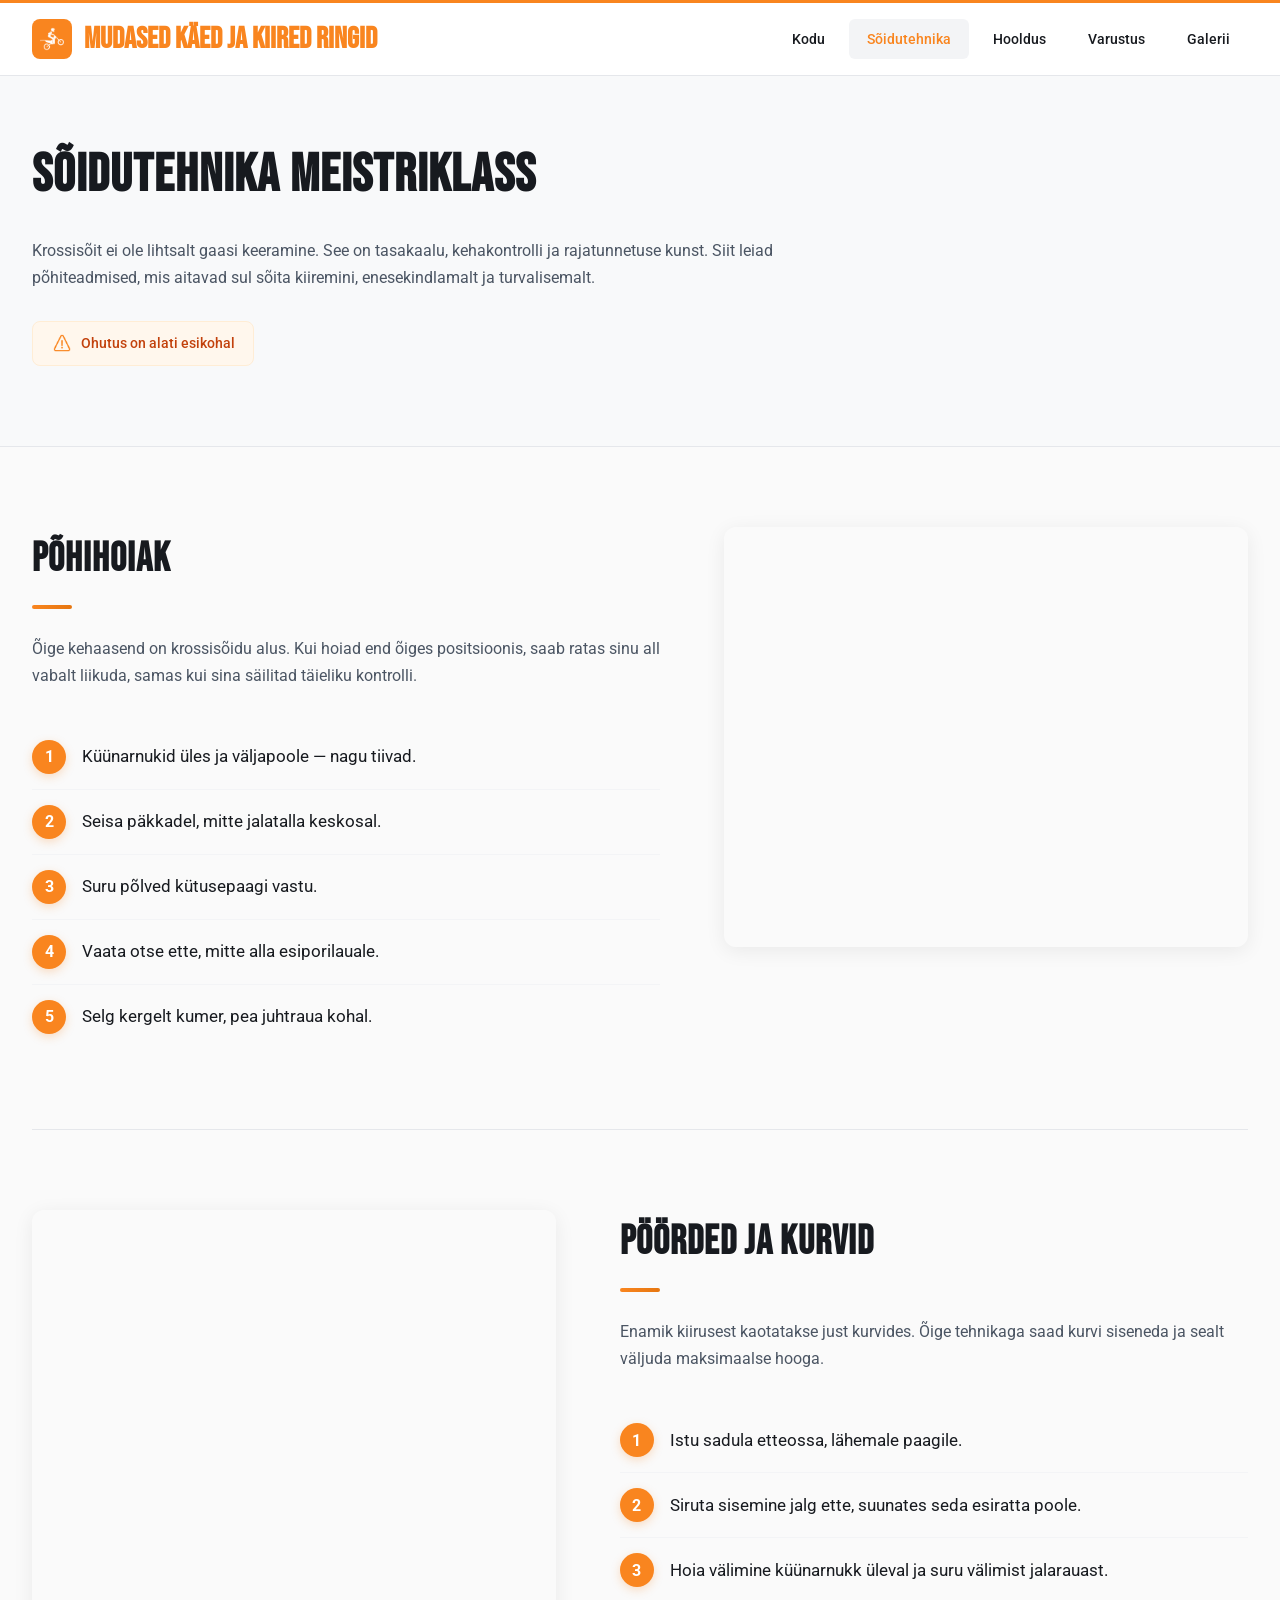
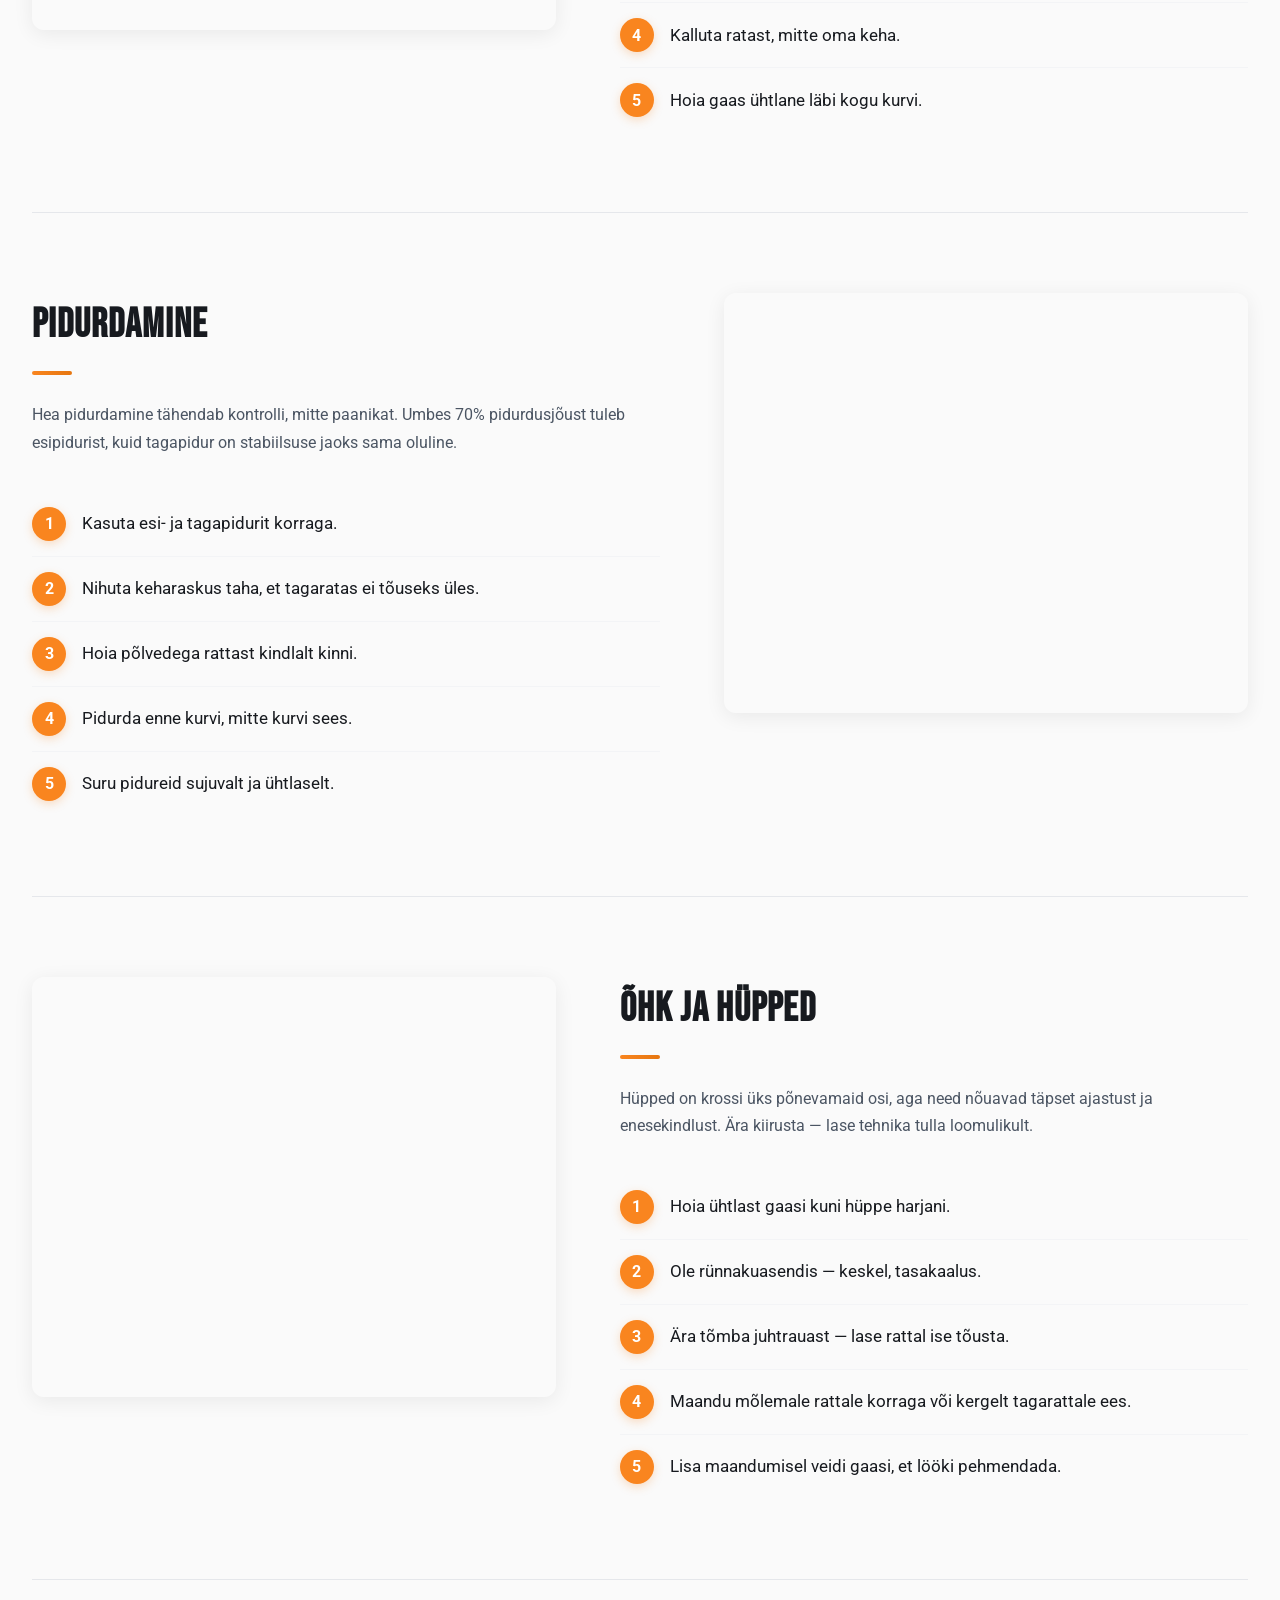
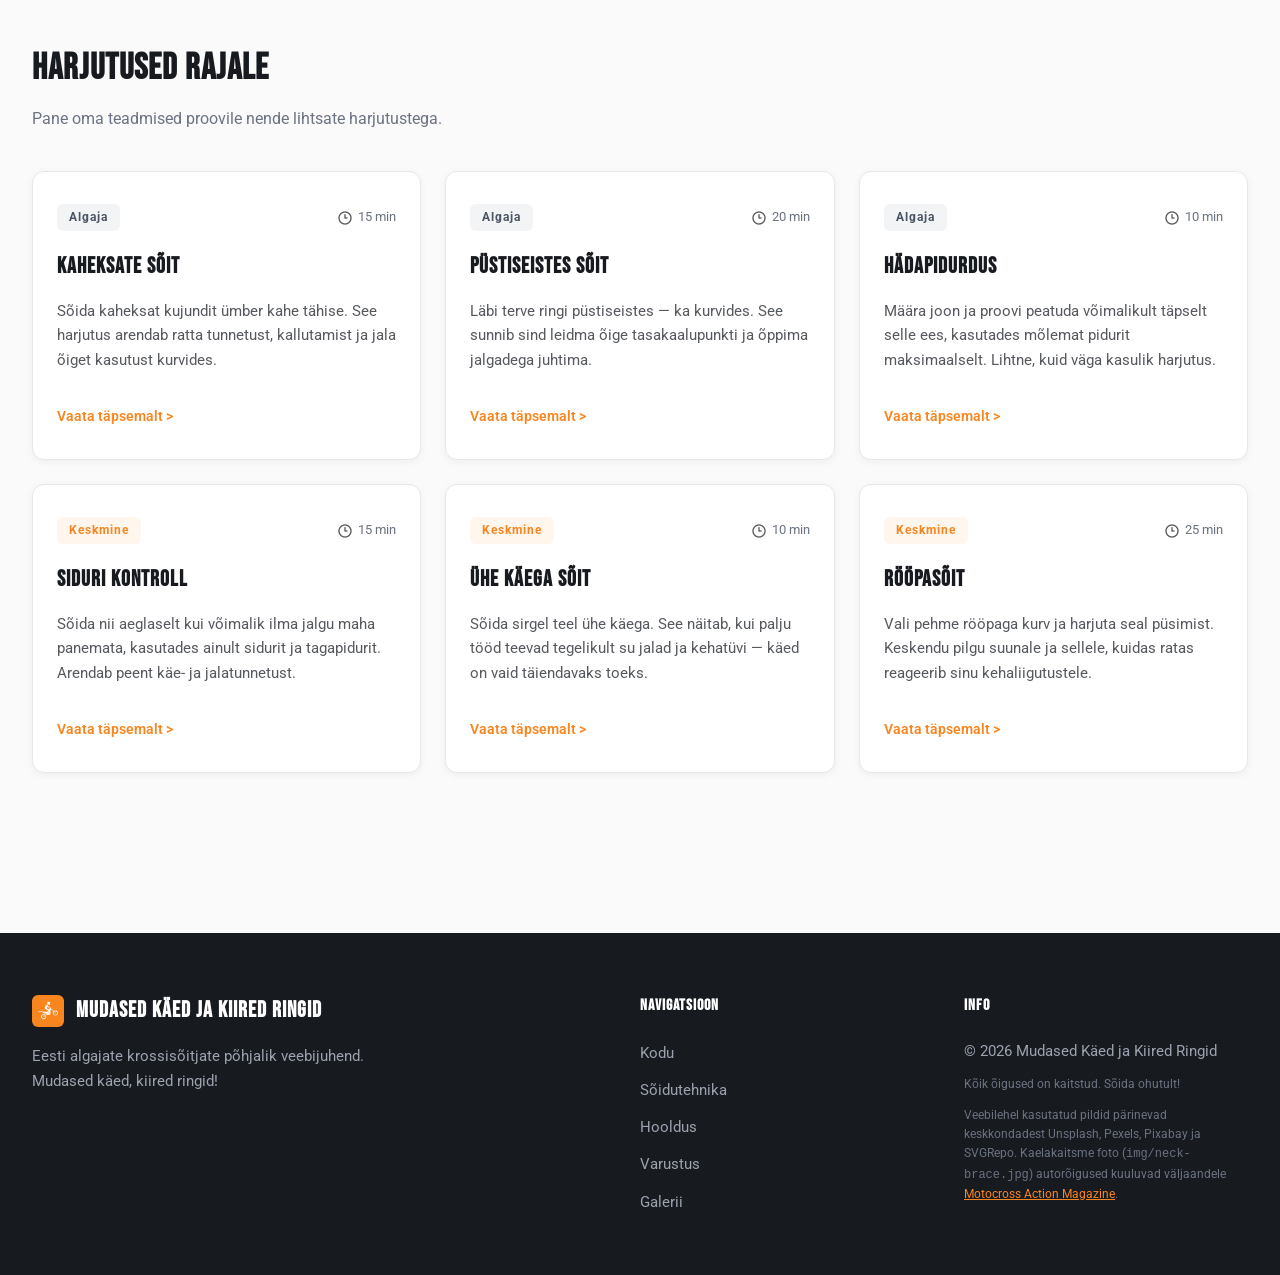
==== commit d3d7e20e: "töö" ====
--- a/drivetech.html
+++ b/drivetech.html
@@ -64,13 +64,13 @@
                     <li><div class="list-number">5</div><div class="list-text">Selg kergelt kumer, pea juhtraua kohal.</div></li>
                 </ol>
             </div>
-            <div class="guide-image"><iframe width="1276" height="718" src="https://www.youtube.com/embed/1OVo89q_wrI" title="Perfecting the Necessary Dirt Bike Attack Position" frameborder="0" allow="accelerometer; autoplay; clipboard-write; encrypted-media; gyroscope; picture-in-picture; web-share" referrerpolicy="strict-origin-when-cross-origin" allowfullscreen></iframe></div>
+            <div class="guide-image"><iframe width="1276" height="718" src="https://www.youtube.com/embed/1OVo89q_wrI" title="Perfecting the Necessary Dirt Bike Attack Position" allow="accelerometer; autoplay; clipboard-write; encrypted-media; gyroscope; picture-in-picture; web-share" referrerpolicy="strict-origin-when-cross-origin" allowfullscreen></iframe></div>
         </div>
     </section>
 
     <section class="guide-section">
         <div class="guide-grid guide-grid--reversed">
-            <div class="guide-image"><iframe width="1276" height="718" src="https://www.youtube.com/embed/XrciLRuNVX4" title="How To Corner For Beginners | 3 Easy Steps" frameborder="0" allow="accelerometer; autoplay; clipboard-write; encrypted-media; gyroscope; picture-in-picture; web-share" referrerpolicy="strict-origin-when-cross-origin" allowfullscreen></iframe></div>
+            <div class="guide-image"><iframe width="1276" height="718" src="https://www.youtube.com/embed/XrciLRuNVX4" title="How To Corner For Beginners | 3 Easy Steps" allow="accelerometer; autoplay; clipboard-write; encrypted-media; gyroscope; picture-in-picture; web-share" referrerpolicy="strict-origin-when-cross-origin" allowfullscreen></iframe></div>
             <div class="guide-text">
                 <h2>PÖÖRDED JA KURVID</h2>
                 <div class="section-bar--sm"></div>
@@ -104,13 +104,13 @@
                     <li><div class="list-number">5</div><div class="list-text">Suru pidureid sujuvalt ja ühtlaselt.</div></li>
                 </ol>
             </div>
-            <div class="guide-image"><iframe width="1276" height="718" src="https://www.youtube.com/embed/7YR3mRFVBVM" title="How to Master Braking Technique on a Dirt Bike - 3 Steps w/ Practice Drills!!" frameborder="0" allow="accelerometer; autoplay; clipboard-write; encrypted-media; gyroscope; picture-in-picture; web-share" referrerpolicy="strict-origin-when-cross-origin" allowfullscreen></iframe></div>
+            <div class="guide-image"><iframe width="1276" height="718" src="https://www.youtube.com/embed/7YR3mRFVBVM" title="How to Master Braking Technique on a Dirt Bike - 3 Steps w/ Practice Drills!!" allow="accelerometer; autoplay; clipboard-write; encrypted-media; gyroscope; picture-in-picture; web-share" referrerpolicy="strict-origin-when-cross-origin" allowfullscreen></iframe></div>
         </div>
     </section>
 
     <section class="guide-section">
         <div class="guide-grid guide-grid--reversed">
-            <div class="guide-image"><iframe width="1276" height="718" src="https://www.youtube.com/embed/mS0_CfHNeYQ" title="How To Properly Jump a Dirt Bike - 3 Basic Techniques" frameborder="0" allow="accelerometer; autoplay; clipboard-write; encrypted-media; gyroscope; picture-in-picture; web-share" referrerpolicy="strict-origin-when-cross-origin" allowfullscreen></iframe></div>
+            <div class="guide-image"><iframe width="1276" height="718" src="https://www.youtube.com/embed/mS0_CfHNeYQ" title="How To Properly Jump a Dirt Bike - 3 Basic Techniques" allow="accelerometer; autoplay; clipboard-write; encrypted-media; gyroscope; picture-in-picture; web-share" referrerpolicy="strict-origin-when-cross-origin" allowfullscreen></iframe></div>
             <div class="guide-text">
                 <h2>ÕHK JA HÜPPED</h2>
                 <div class="section-bar--sm"></div>
@@ -242,7 +242,11 @@
         menuToggle.setAttribute('aria-expanded', isOpen ? 'true' : 'false');
     });
 
-    navMenu.querySelectorAll('a').forEach(function (link) {
+  window.addEventListener('scroll', function() {
+    document.getElementById('navbar').classList.toggle('scrolled', window.scrollY > 10);
+  });
+
+  navMenu.querySelectorAll(function (link) {
         link.addEventListener('click', function () {
             navMenu.classList.remove('nav-open');
             menuToggle.classList.remove('is-open');
--- a/style.css
+++ b/style.css
@@ -9,7 +9,7 @@
      6.  Features grid (index)
      7.  Tips (index)
      8.  About (index)
-     9.  Page header (drivetech / maintenance / gallery)
+     9.  Page header
     10.  Guide sections (drivetech / maintenance)
     11.  Exercises grid (drivetech)
     12.  Equipment page
@@ -21,13 +21,15 @@
 
 /* 1. Reset & Base ---------------------------------------------------------- */
 
-* { margin: 0; padding: 0; box-sizing: border-box; }
+*, *::before, *::after { margin: 0; padding: 0; box-sizing: border-box; }
 
 :root {
     --primary-color:   #F9851F;
     --primary-dark:    #e67610;
+    --primary-glow:    rgba(249, 133, 31, 0.25);
     --light-color:     #FFFFFF;
     --dark-color:      #171A1F;
+    --grey-50:         #F9FAFB;
     --grey-100:        #F3F4F6;
     --grey-200:        #E5E7EB;
     --grey-500:        #6B7280;
@@ -35,7 +37,16 @@
     --text-muted:      #4B5563;
     --card-text:       #55585d;
     --navbar-height:   72px;
-}
+    --radius-sm:       8px;
+    --radius-md:       12px;
+    --radius-lg:       16px;
+    --shadow-sm:       0 2px 8px rgba(0,0,0,0.05);
+    --shadow-md:       0 4px 20px rgba(0,0,0,0.07);
+    --shadow-lg:       0 10px 32px rgba(0,0,0,0.10);
+    --transition:      0.22s ease;
+}
+
+html { scroll-behavior: smooth; }
 
 body {
     font-family: 'Roboto', sans-serif;
@@ -64,7 +75,7 @@
 
 a   { text-decoration: none; color: inherit; }
 ul  { list-style: none; }
-img { max-width: 100%; }
+img { max-width: 100%; display: block; }
 
 h1, h2, h3, h4 { font-family: "Bebas Neue", sans-serif; }
 
@@ -79,27 +90,31 @@
 
 .btn {
     display: inline-block;
-    padding: 0.8rem 2rem;
+    padding: 0.85rem 2.1rem;
     border: none;
     cursor: pointer;
-    border-radius: 10px;
-    font-weight: 500;
+    border-radius: var(--radius-sm);
+    font-weight: 600;
     font-size: 15px;
-    transition: background 0.2s ease, border-color 0.2s ease;
-}
-
-.btn-primary       { background: var(--primary-color); color: #fff; }
-.btn-primary:hover { background: var(--primary-dark); }
+    letter-spacing: 1px;
+    transition: background var(--transition), border-color var(--transition),
+                transform var(--transition), box-shadow var(--transition);
+}
+.btn:active { transform: translateY(1px); }
+
+.btn-primary         { background: var(--primary-color); color: #fff; }
+.btn-primary:hover   { background: var(--primary-dark); box-shadow: 0 6px 20px var(--primary-glow); transform: translateY(-1px); }
 
 .btn-outline {
-    background: rgba(255, 255, 255, 0.1);
+    background: rgba(255, 255, 255, 0.10);
     color: #fff;
-    border: 1px solid rgba(255, 255, 255, 0.25);
-    backdrop-filter: blur(4px);
+    border: 2px solid rgba(255, 255, 255, 0.30);
+    backdrop-filter: blur(6px);
 }
 .btn-outline:hover {
-    background: rgba(255, 255, 255, 0.2);
-    border-color: rgba(255, 255, 255, 0.4);
+    background: rgba(255, 255, 255, 0.20);
+    border-color: rgba(255, 255, 255, 0.50);
+    transform: translateY(-1px);
 }
 
 
@@ -115,7 +130,10 @@
     width: 100%;
     max-width: 1300px;
     z-index: 999;
-    border-radius: 0 0 0 0;
+    transition: box-shadow var(--transition);
+}
+#navbar.scrolled {
+    box-shadow: 0 4px 24px rgba(0,0,0,0.10);
 }
 
 #navbar .container {
@@ -129,7 +147,8 @@
     display: flex;
     align-items: center;
     height: 100%;
-    transition: filter 0.2s ease;
+    gap: 0;
+    transition: filter var(--transition);
 }
 .logo:hover { filter: brightness(1.1); }
 
@@ -143,28 +162,29 @@
     background-color: var(--primary-color);
     width: 40px;
     height: 40px;
-    border-radius: 8px;
+    border-radius: var(--radius-sm);
     display: flex;
     justify-content: center;
     align-items: center;
     margin-right: 12px;
     flex-shrink: 0;
+    transition: background var(--transition);
 }
 
 #navbar h1 a  { font-size: 30px; }
 #navbar ul    { display: flex; }
-#navbar ul li { margin-left: 10px; }
+#navbar ul li { margin-left: 6px; }
 
 #navbar ul li a {
     font-size: 14px;
     font-weight: 500;
     height: 40px;
-    padding: 0 20px;
+    padding: 0 18px;
     display: flex;
     align-items: center;
     justify-content: center;
     border-radius: 6px;
-    transition: background 0.2s ease, color 0.2s ease;
+    transition: background var(--transition), color var(--transition);
 }
 
 #navbar ul li a:hover,
@@ -183,7 +203,7 @@
     cursor: pointer;
     padding: 8px;
     border-radius: 6px;
-    transition: background 0.2s ease;
+    transition: background var(--transition);
 }
 .menu-toggle:hover { background: var(--grey-100); }
 
@@ -204,34 +224,36 @@
 /* 5. Showcase (index) ------------------------------------------------------ */
 
 #showcase {
-    background: linear-gradient(rgba(0,0,0,0.5), rgba(0,0,0,0.7)),
+    background: linear-gradient(rgba(0,0,0,0.45), rgba(0,0,0,0.70)),
     url("img/riding.jpg") no-repeat center center / cover;
-    min-height: 600px;
+    min-height: 620px;
     display: flex;
     align-items: center;
 }
 
 .showcase-content {
     color: var(--light-color);
-    padding: 80px 0 60px;
-    max-width: 680px;
+    padding: 80px 0 64px;
+    max-width: 700px;
 }
 
 .showcase-content h1 {
-    font-size: clamp(38px, 5.5vw, 68px);
-    line-height: 1.15;
+    font-size: clamp(38px, 5.5vw, 70px);
+    line-height: 1.1;
+    letter-spacing: 1px;
 }
 
 .showcase-content h2 {
-    padding-top: 20px;
-    font-size: clamp(17px, 2.2vw, 22px);
+    padding-top: 22px;
+    font-size: clamp(16px, 2vw, 20px);
     font-family: 'Roboto', sans-serif;
-    font-weight: 500;
-    line-height: 2;
+    font-weight: 400;
+    line-height: 1.8;
+    color: rgba(255,255,255,0.82);
 }
 
 .showcase-buttons {
-    margin-top: 40px;
+    margin-top: 44px;
     display: flex;
     flex-wrap: wrap;
     gap: 16px;
@@ -241,22 +263,22 @@
 /* 6. Features grid (index) ------------------------------------------------- */
 
 #features            { padding: 80px 0; }
-.features-heading    { margin-bottom: 50px; }
+.features-heading    { margin-bottom: 52px; }
 .features-heading h2 { font-size: 36px; letter-spacing: 1px; }
 
 .section-bar {
     width: 60px;
-    height: 5px;
-    background-color: var(--primary-color);
-    margin-top: 12px;
+    height: 4px;
+    background: linear-gradient(90deg, var(--primary-color), var(--primary-dark));
+    margin-top: 14px;
     border-radius: 2px;
 }
 
 .section-bar--sm {
     width: 40px;
     height: 4px;
-    background-color: var(--primary-color);
-    margin: 12px 0 24px;
+    background: linear-gradient(90deg, var(--primary-color), var(--primary-dark));
+    margin: 14px 0 26px;
     border-radius: 2px;
 }
 
@@ -268,24 +290,25 @@
 
 .card {
     background: #fff;
-    border: 1px solid var(--grey-100);
-    border-radius: 12px;
+    border: 1px solid var(--grey-200);
+    border-radius: var(--radius-md);
     padding: 32px 24px;
-    box-shadow: 0 4px 20px rgba(0,0,0,0.02);
+    box-shadow: var(--shadow-sm);
     display: flex;
     flex-direction: column;
-    transition: transform 0.2s ease, box-shadow 0.2s ease;
+    transition: transform var(--transition), box-shadow var(--transition), border-color var(--transition);
 }
 .card:hover {
-    transform: translateY(-4px);
-    box-shadow: 0 10px 25px rgba(0,0,0,0.05);
+    transform: translateY(-5px);
+    box-shadow: var(--shadow-lg);
+    border-color: var(--grey-100);
 }
 
 .icon-wrapper {
     background-color: #fff9f5;
     width: 44px;
     height: 44px;
-    border-radius: 8px;
+    border-radius: var(--radius-sm);
     display: flex;
     justify-content: center;
     align-items: center;
@@ -293,23 +316,24 @@
 }
 .icon-wrapper img { width: 20px; height: 20px; object-fit: contain; }
 
-.card h3 { font-size: 22px; margin-bottom: 16px; letter-spacing: 1px; }
+.card h3 { font-size: 22px; margin-bottom: 14px; letter-spacing: 1px; }
 .card p  {
     font-size: 15px;
     color: var(--card-text);
-    line-height: 1.6;
+    line-height: 1.65;
     margin-bottom: 32px;
     flex-grow: 1;
 }
 
 .card-link {
-    font-size: 15px;
-    font-weight: 500;
+    font-size: 14px;
+    font-weight: 600;
     color: var(--primary-color);
-    transition: color 0.2s ease;
+    transition: color var(--transition), letter-spacing var(--transition);
 }
 .card:hover .card-link {
     color: var(--primary-dark);
+    letter-spacing: 1px;
     text-decoration: underline;
 }
 
@@ -334,19 +358,24 @@
 .tip-card {
     background: #fff;
     border: 1px solid var(--grey-200);
-    border-radius: 12px;
-    padding: 24px;
+    border-radius: var(--radius-md);
+    padding: 26px 24px;
     display: flex;
     align-items: flex-start;
     gap: 16px;
-    box-shadow: 0 2px 8px rgba(0,0,0,0.01);
+    box-shadow: var(--shadow-sm);
+    transition: box-shadow var(--transition), transform var(--transition);
+}
+.tip-card:hover {
+    box-shadow: var(--shadow-md);
+    transform: translateY(-2px);
 }
 
 .tip-icon-box {
     background-color: #eff6ff;
-    width: 40px;
-    height: 40px;
-    border-radius: 8px;
+    width: 42px;
+    height: 42px;
+    border-radius: var(--radius-sm);
     display: flex;
     justify-content: center;
     align-items: center;
@@ -354,7 +383,7 @@
 }
 .tip-icon-box img { width: 18px; height: 18px; object-fit: contain; }
 
-.tip-card p { font-size: 15px; color: var(--grey-700); line-height: 1.8; }
+.tip-card p { font-size: 15px; color: var(--grey-700); line-height: 1.75; }
 
 
 /* 8. About (index) --------------------------------------------------------- */
@@ -367,7 +396,7 @@
 .about-grid {
     display: grid;
     grid-template-columns: 1fr 1fr;
-    gap: 60px;
+    gap: 64px;
     align-items: center;
 }
 
@@ -380,15 +409,15 @@
 #about-section p {
     font-size: 17px;
     color: var(--text-muted);
-    line-height: 1.7;
+    line-height: 1.75;
     margin-bottom: 30px;
 }
 
-.about-list    { display: flex; flex-direction: column; gap: 16px; }
+.about-list    { display: flex; flex-direction: column; gap: 14px; }
 .about-list li {
     display: flex;
     align-items: center;
-    gap: 12px;
+    gap: 14px;
     font-size: 17px;
     color: var(--dark-color);
 }
@@ -403,22 +432,22 @@
     justify-content: center;
     align-items: center;
     font-weight: bold;
-    font-size: 19px;
+    font-size: 18px;
     flex-shrink: 0;
 }
 
 .about-image-box {
     width: 100%;
     height: 380px;
-    border-radius: 12px;
+    border-radius: var(--radius-md);
     overflow: hidden;
-    box-shadow: 0 4px 20px rgba(0,0,0,0.05);
+    box-shadow: var(--shadow-md);
 }
 
 .about-img { width: 100%; height: 100%; object-fit: cover; display: block; }
 
 
-/* 9. Page header (drivetech / maintenance / gallery) ----------------------- */
+/* 9. Page header ----------------------------------------------------------- */
 
 .page-header {
     background-color: #F8F9FA;
@@ -436,10 +465,10 @@
 .page-lead {
     font-size: 16px;
     color: var(--text-muted);
-    max-width: 800px;
-    line-height: 1.6;
+    max-width: 820px;
+    line-height: 1.65;
     margin-bottom: 30px;
-    font-weight: 500;
+    font-weight: 400;
 }
 
 .safety-alert {
@@ -449,22 +478,23 @@
     background-color: #FFF7ED;
     border: 1px solid #FFEDD5;
     padding: 10px 18px;
-    border-radius: 8px;
+    border-radius: var(--radius-sm);
     color: #C2410C;
     font-size: 14px;
     font-weight: 500;
 }
-.safety-alert img { width: 23px; height: 23px; object-fit: contain; }
+.safety-alert img { width: 22px; height: 22px; object-fit: contain; }
 
 
 /* 10. Guide sections (drivetech / maintenance) ----------------------------- */
 
 .guide-section { padding: 80px 0; }
+.guide-section + .guide-section { border-top: 1px solid var(--grey-200); }
 
 .guide-grid {
     display: grid;
     grid-template-columns: 1.2fr 1fr;
-    gap: 60px;
+    gap: 64px;
     align-items: flex-start;
 }
 .guide-grid--reversed { grid-template-columns: 1fr 1.2fr; }
@@ -476,10 +506,10 @@
 }
 
 .section-intro {
-    font-size: 17px;
+    font-size: 16px;
     color: var(--text-muted);
-    line-height: 1.6;
-    margin-bottom: 35px;
+    line-height: 1.7;
+    margin-bottom: 36px;
 }
 
 .numbered-list    { display: flex; flex-direction: column; }
@@ -487,7 +517,7 @@
     display: flex;
     align-items: center;
     gap: 16px;
-    padding: 16px 0;
+    padding: 15px 0;
     border-bottom: 1px solid var(--grey-100);
 }
 .numbered-list li:last-child { border-bottom: none; }
@@ -495,27 +525,28 @@
 .list-number {
     background-color: var(--primary-color);
     color: #fff;
-    width: 35px;
-    height: 35px;
+    width: 34px;
+    height: 34px;
     border-radius: 50%;
     display: flex;
     justify-content: center;
     align-items: center;
-    font-weight: bold;
-    font-size: 19px;
+    font-weight: 700;
+    font-size: 16px;
     flex-shrink: 0;
-}
-
-.list-text { font-size: 19px; color: var(--dark-color); }
+    box-shadow: 0 3px 10px var(--primary-glow);
+}
+
+.list-text { font-size: 17px; color: var(--dark-color); line-height: 1.5; }
 
 .guide-image {
     width: 100%;
     height: 420px;
-    border-radius: 12px;
+    border-radius: var(--radius-md);
     overflow: hidden;
-    box-shadow: 0 4px 20px rgba(0,0,0,0.05);
-}
-.guide-image img { width: 100%; height: 100%; object-fit: cover; display: block; }
+    box-shadow: var(--shadow-md);
+}
+.guide-image img    { width: 100%; height: 100%; object-fit: cover; display: block; }
 .guide-image iframe { width: 100%; height: 100%; display: block; border: none; }
 
 
@@ -540,7 +571,7 @@
     display: flex;
     justify-content: space-between;
     align-items: center;
-    margin-bottom: 20px;
+    margin-bottom: 18px;
 }
 
 .badge {
@@ -548,22 +579,23 @@
     font-weight: 700;
     padding: 4px 12px;
     border-radius: 6px;
-}
-.badge-beginner     { background-color: var(--grey-100); color: var(--text-muted); }
+    letter-spacing: 1px;
+}
+.badge-beginner     { background-color: var(--grey-100);  color: var(--text-muted); }
 .badge-intermediate { background-color: #FFF7ED; color: var(--primary-color); }
 
 .duration {
-    font-size: 14px;
+    font-size: 13px;
     color: var(--grey-500);
     display: flex;
     align-items: center;
-    gap: 6px;
+    gap: 5px;
 }
 .duration img {
-    width: 18px;
-    height: 18px;
+    width: 16px;
+    height: 16px;
     object-fit: contain;
-    opacity: 0.7;
+    opacity: 0.65;
 }
 
 
@@ -578,15 +610,15 @@
 
 .equipment-card {
     background: #fff;
-    border: 1px solid var(--grey-100);
-    border-radius: 12px;
+    border: 1px solid var(--grey-200);
+    border-radius: var(--radius-md);
     overflow: hidden;
-    box-shadow: 0 4px 20px rgba(0,0,0,0.03);
-    transition: transform 0.2s ease, box-shadow 0.2s ease;
+    box-shadow: var(--shadow-sm);
+    transition: transform var(--transition), box-shadow var(--transition);
 }
 .equipment-card:hover {
-    transform: translateY(-4px);
-    box-shadow: 0 12px 28px rgba(0,0,0,0.07);
+    transform: translateY(-5px);
+    box-shadow: var(--shadow-lg);
 }
 
 .equipment-card-img {
@@ -594,11 +626,13 @@
     height: 220px;
     object-fit: cover;
     display: block;
-}
+    transition: transform 0.4s ease;
+}
+.equipment-card:hover .equipment-card-img { transform: scale(1.03); }
 
 .equipment-card-body              { padding: 24px; }
 .equipment-card-body h3           { font-size: 24px; margin-bottom: 10px; letter-spacing: 1px; }
-.equipment-card-body p            { font-size: 15px; color: var(--card-text); line-height: 1.6; margin-bottom: 20px; }
+.equipment-card-body p            { font-size: 15px; color: var(--card-text); line-height: 1.65; margin-bottom: 20px; }
 
 .eq-badge {
     display: inline-block;
@@ -606,8 +640,9 @@
     font-weight: 700;
     padding: 4px 10px;
     border-radius: 6px;
-    letter-spacing: 0.5px;
+    letter-spacing: 1px;
     margin-bottom: 10px;
+    text-transform: uppercase;
 }
 .eq-badge-critical    { background-color: #FEE2E2; color: #DC2626; }
 .eq-badge-required    { background-color: #FFF7ED; color: var(--primary-color); }
@@ -623,13 +658,13 @@
     display: flex;
     align-items: center;
     gap: 10px;
-    font-size: 15px;
+    font-size: 14px;
     color: var(--grey-700);
 }
 .eq-checklist li::before {
     content: "✓";
     color: var(--primary-color);
-    font-weight: bold;
+    font-weight: 700;
     flex-shrink: 0;
 }
 
@@ -638,135 +673,199 @@
 
 .gallery-wrapper {
     background-color: #11141a;
-    padding: 60px 0;
-    border-top: 4px solid var(--primary-color);
+    padding: 0 0 60px;
+}
+
+.gallery-tabs {
+    display: flex;
+    gap: 10px;
+    flex-wrap: wrap;
+    padding: 32px 0 28px;
+}
+
+.gallery-tab {
+    font-family: 'Roboto', sans-serif;
+    font-size: 13px;
+    font-weight: 600;
+    letter-spacing: 1px;
+    text-transform: uppercase;
+    padding: 9px 22px;
+    border-radius: 30px;
+    border: 2px solid rgba(255,255,255,0.12);
+    background: rgba(255,255,255,0.04);
+    color: rgba(255,255,255,0.50);
+    cursor: pointer;
+    transition: all var(--transition);
+}
+.gallery-tab:hover {
+    border-color: rgba(255,255,255,0.28);
+    color: rgba(255,255,255,0.80);
+    background: rgba(255,255,255,0.07);
+}
+.gallery-tab.active {
+    background: var(--primary-color);
+    border-color: var(--primary-color);
+    color: #fff;
+    box-shadow: 0 4px 18px var(--primary-glow);
 }
 
 .slideshow {
     display: grid;
     grid-template-columns: 1fr 2fr;
     background: #1c2029;
-    border-radius: 16px;
+    border-radius: var(--radius-lg);
     overflow: hidden;
-    box-shadow: 0 20px 40px rgba(0,0,0,0.4);
-    border: 1px solid rgba(255,255,255,0.05);
+    box-shadow: 0 24px 48px rgba(0,0,0,0.45);
+    border: 1px solid rgba(255,255,255,0.06);
 }
 
 .slideshow-meta {
-    padding: 50px;
+    padding: 50px 44px;
     display: flex;
     flex-direction: column;
     justify-content: center;
-    background: linear-gradient(135deg, #1c2029 0%, #161920 100%);
+    background: linear-gradient(145deg, #1c2029 0%, #151820 100%);
     position: relative;
     z-index: 2;
 }
 
+.slide-category-tag {
+    font-family: 'Roboto', sans-serif;
+    font-size: 11px;
+    font-weight: 700;
+    letter-spacing: 2px;
+    text-transform: uppercase;
+    color: var(--primary-color);
+    background: rgba(249,133,31,0.10);
+    border: 1px solid rgba(249,133,31,0.25);
+    display: inline-block;
+    padding: 5px 12px;
+    border-radius: 30px;
+    margin-bottom: 18px;
+    width: fit-content;
+}
+
 .slideshow-meta h2 {
     color: #fff;
-    font-size: 42px;
-    line-height: 1.1;
-    margin-bottom: 20px;
-    letter-spacing: 1.5px;
-    text-transform: uppercase;
-}
-
-.slideshow-meta p {
-    color: #a0aec0;
+    font-size: 38px;
+    line-height: 1.08;
+    margin-bottom: 18px;
+    letter-spacing: 2px;
+}
+
+.slideshow-meta > p {
+    color: rgba(160, 174, 192, 0.85);
     font-size: 15px;
-    line-height: 1.7;
-    margin-bottom: 35px;
-}
-
-.meta-controls { display: flex; gap: 12px; }
+    line-height: 1.75;
+    flex-grow: 1;
+}
+
+.meta-controls { display: flex; gap: 12px; margin-top: 36px; }
 
 .slide-nav {
-    background: rgba(255,255,255,0.03);
-    border: 1px solid rgba(255,255,255,0.1);
+    background: rgba(255,255,255,0.04);
+    border: 2px solid rgba(255,255,255,0.10);
     color: #fff;
-    width: 54px;
-    height: 54px;
+    width: 52px;
+    height: 52px;
     border-radius: 50%;
     cursor: pointer;
     display: flex;
     align-items: center;
     justify-content: center;
-    font-size: 18px;
+    font-size: 17px;
     transition: all 0.3s cubic-bezier(0.4, 0, 0.2, 1);
 }
 .slide-nav:hover {
     background: var(--primary-color);
     border-color: var(--primary-color);
     transform: translateY(-2px);
-    box-shadow: 0 8px 20px rgba(249,133,31,0.3);
+    box-shadow: 0 8px 22px rgba(249,133,31,0.35);
+}
+.slide-nav:active { transform: translateY(0); }
+
+.slideshow-meta-footer {
+    display: flex;
+    align-items: center;
+    gap: 16px;
+    margin-top: 28px;
 }
 
 .slideshow-viewport {
     position: relative;
-    height: 700px;
+    height: 680px;
     overflow: hidden;
     background: #000;
 }
 
 .slide {
-    position: relative;
-    width: 100%;
-    height: 100%;
-    opacity: 0.1;
-    transition: opacity 0.6s ease-in-out;
-}
+    position: absolute;
+    inset: 0;
+    opacity: 0;
+    transition: opacity 0.7s ease-in-out;
+    pointer-events: none;
+}
+
+.slide[style*="display: block"] { pointer-events: auto; }
 .slide.is-active { opacity: 1; }
 
 .slide img {
     width: 100%;
     height: 100%;
     object-fit: cover;
-    transform: scale(1.08);
+    transform: scale(1.07);
     transition: transform 7s cubic-bezier(0.1,1,0.1,1);
+    display: block;
 }
 .slide.is-active img { transform: scale(1); }
 
 .slide-overlay {
     position: absolute;
     inset: 0;
-    background: linear-gradient(to right, rgba(22,25,32,0.6) 0%, transparent 40%);
+    background: linear-gradient(to right, rgba(22,25,32,0.65) 0%, transparent 45%);
     z-index: 1;
 }
 
 .slide-counter {
-    position: absolute;
-    top: 25px;
-    right: 25px;
-    background: rgba(23,26,31,0.75);
-    backdrop-filter: blur(8px);
-    border: 1px solid rgba(255,255,255,0.1);
-    padding: 8px 18px;
-    border-radius: 30px;
-    color: #fff;
     font-family: 'Bebas Neue', sans-serif;
-    font-size: 18px;
-    letter-spacing: 1px;
-    z-index: 3;
-}
-
-#current-num { color: var(--primary-color); }
-
-.slide-dots  { text-align: center; margin-top: 35px; padding-bottom: 10px; }
+    font-size: 16px;
+    letter-spacing: 1px;
+    color: rgba(255,255,255,0.50);
+    display: flex;
+    align-items: baseline;
+    gap: 4px;
+}
+.counter-sep { font-size: 13px; color: rgba(255,255,255,0.25); margin: 0 1px; }
+#current-num { color: var(--primary-color); font-size: 22px; }
+#total-num   { font-size: 16px; }
+
+.autoplay-indicator {
+    width: 7px; height: 7px;
+    border-radius: 50%;
+    background: var(--primary-color);
+    animation: pulse-dot 2s infinite;
+}
+@keyframes pulse-dot {
+    0%, 100% { opacity: 1; transform: scale(1); }
+    50%       { opacity: 0.4; transform: scale(0.7); }
+}
+
+.slide-dots  { text-align: center; margin-top: 28px; padding-bottom: 4px; }
 
 .dot {
     cursor: pointer;
-    height: 4px;
-    width: 35px;
-    margin: 0 4px;
-    background-color: rgba(255,255,255,0.15);
+    height: 3px;
+    width: 28px;
+    margin: 0 3px;
+    background-color: rgba(255,255,255,0.12);
     display: inline-block;
     border-radius: 2px;
-    transition: all 0.4s ease;
+    transition: all 0.35s ease;
 }
 .dot.active,
 .dot:hover {
     background-color: var(--primary-color);
-    width: 55px;
+    width: 52px;
 }
 
 
@@ -777,12 +876,9 @@
     color: #9CA3AF;
     padding: 60px 0;
     margin-top: 60px;
-    border-radius: 0 0 0 0;
-}
-
-main.gallery-wrapper + #main-footer {
-    margin-top: 0;
-}
+}
+
+main.gallery-wrapper + #main-footer { margin-top: 0; }
 
 .footer-grid {
     display: grid;
@@ -815,7 +911,7 @@
 }
 .icon-box-small img { max-width: 60%; max-height: 60%; object-fit: contain; }
 
-.footer-brand p { font-size: 15px; line-height: 1.6; max-width: 360px; }
+.footer-brand p { font-size: 15px; line-height: 1.65; max-width: 360px; }
 
 .footer-nav h4,
 .footer-info h4 {
@@ -825,8 +921,8 @@
     margin-bottom: 20px;
 }
 
-.footer-nav ul        { display: flex; flex-direction: column; gap: 12px; }
-.footer-nav ul li a   { font-size: 15px; transition: color 0.2s ease; }
+.footer-nav ul        { display: flex; flex-direction: column; gap: 10px; }
+.footer-nav ul li a   { font-size: 15px; transition: color var(--transition); }
 .footer-nav ul li a:hover { color: var(--primary-color); }
 
 .footer-info p           { font-size: 15px; margin-bottom: 8px; }
@@ -836,23 +932,22 @@
 /* 15. Media queries -------------------------------------------------------- */
 
 @media (max-width: 1300px) {
-    /* At viewport widths below the box max-width, the box fills the screen
-       and the background is no longer visible on the sides — that's fine. */
     .page-box { border-radius: 0; }
     #navbar   { max-width: 100%; }
 }
 
 @media (max-width: 992px) {
     .slideshow              { grid-template-columns: 1fr; }
-    .slideshow-viewport     { height: 400px; order: 1; }
-    .slideshow-meta         { padding: 40px; order: 2; }
+    .slideshow-viewport     { height: 420px; order: 1; }
+    .slideshow-meta         { padding: 36px 40px; order: 2; }
+    .slideshow-meta h2      { font-size: 32px; }
 
     .features-grid          { grid-template-columns: repeat(2, 1fr); }
 
     .guide-grid,
-    .guide-grid--reversed                  { grid-template-columns: 1fr; }
-    .guide-grid--reversed .guide-image     { order: -1; }
-    .guide-image                           { height: 300px; }
+    .guide-grid--reversed            { grid-template-columns: 1fr; }
+    .guide-grid--reversed .guide-image { order: -1; }
+    .guide-image                     { height: 300px; }
 
     .equipment-grid         { grid-template-columns: repeat(2, 1fr); }
 }
@@ -869,7 +964,7 @@
         background: #fff;
         padding: 12px 16px 20px;
         border-bottom: 1px solid var(--grey-200);
-        box-shadow: 0 8px 16px rgba(0,0,0,0.08);
+        box-shadow: 0 8px 20px rgba(0,0,0,0.09);
         gap: 4px;
     }
     #navbar ul.nav-open { display: flex; }
@@ -903,10 +998,12 @@
 
 @media (max-width: 576px) {
     .features-grid      { grid-template-columns: 1fr; }
-    .slideshow-viewport { height: 260px; }
-    .slideshow-meta     { padding: 24px; }
-    .slideshow-meta h2  { font-size: 28px; }
-    .page-header        { padding: 40px 0 60px; }
+    .slideshow-viewport { height: 280px; }
+    .slideshow-meta     { padding: 26px 24px; }
+    .slideshow-meta h2  { font-size: 26px; }
+    .page-header        { padding: 40px 0 56px; }
     .card               { padding: 24px 18px; }
     #navbar h1 a        { visibility: hidden; }
+    .gallery-tabs       { gap: 8px; }
+    .gallery-tab        { font-size: 12px; padding: 7px 16px; }
 }
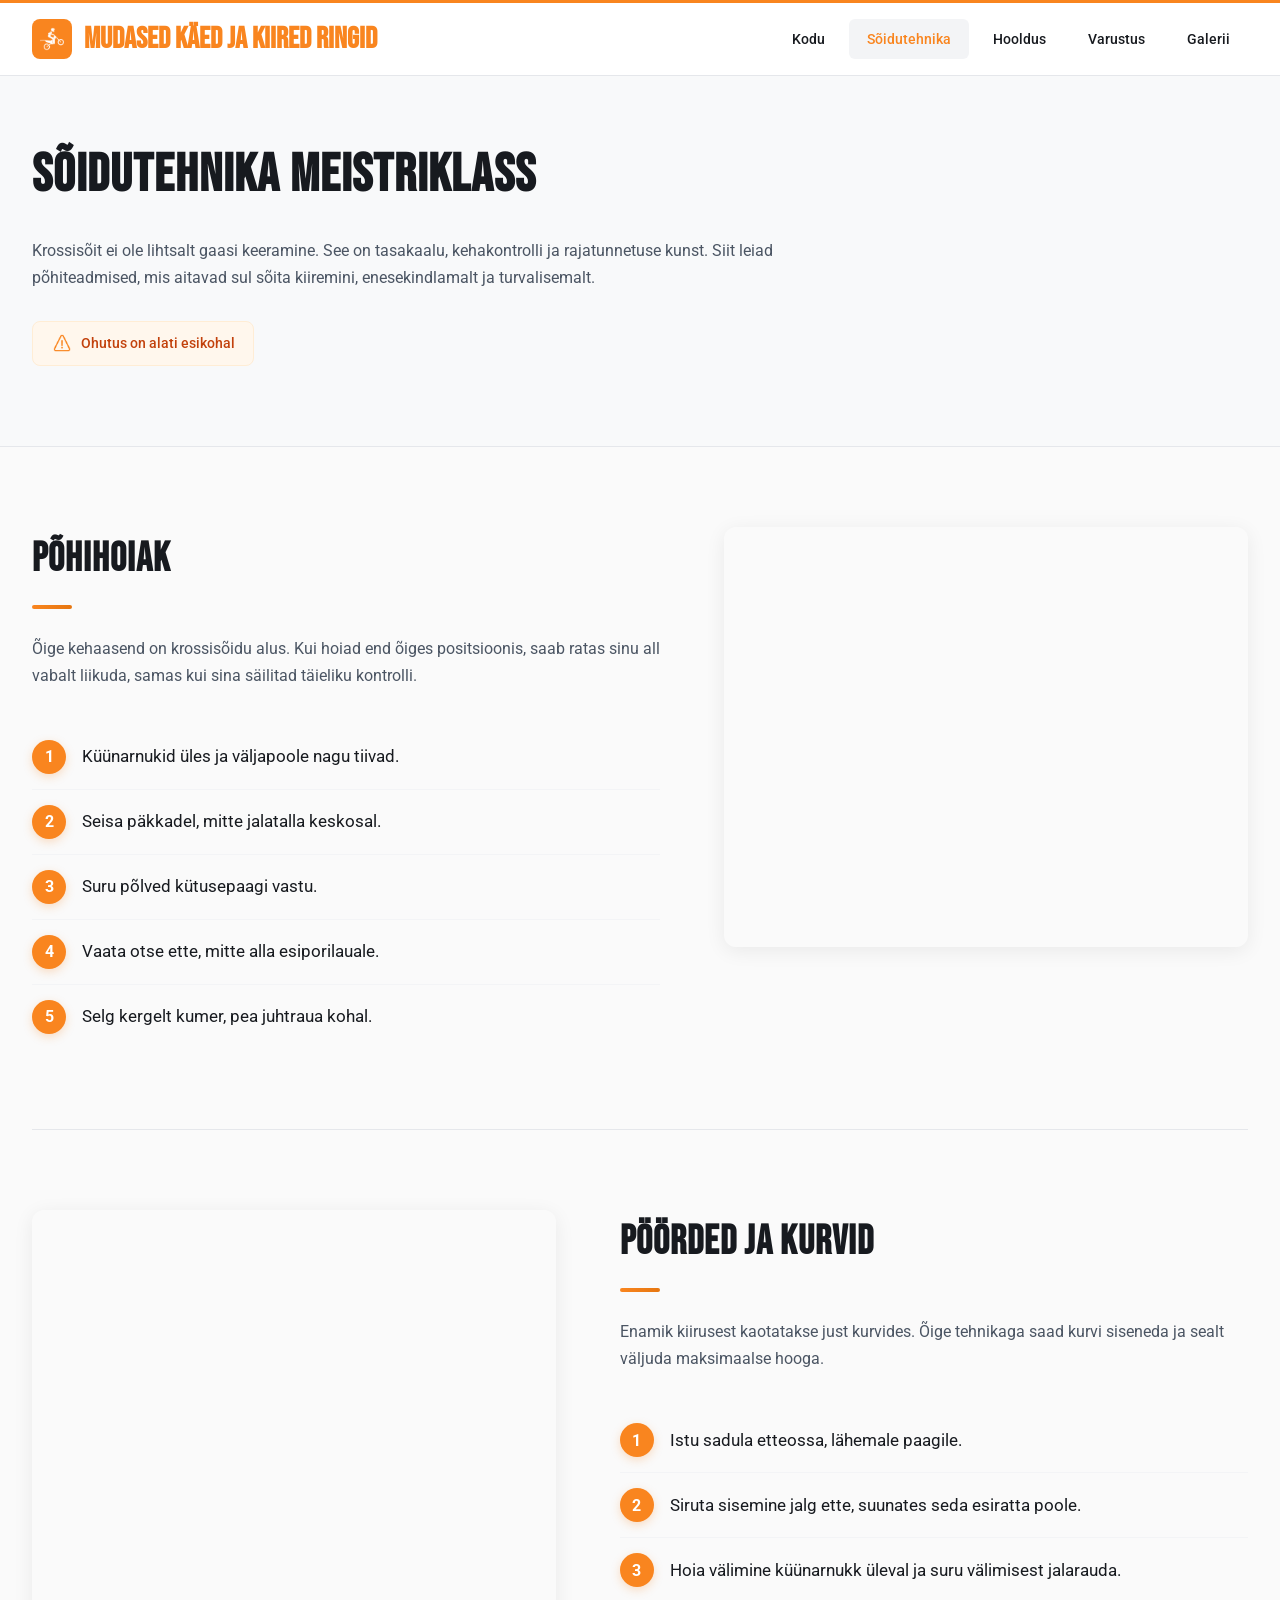
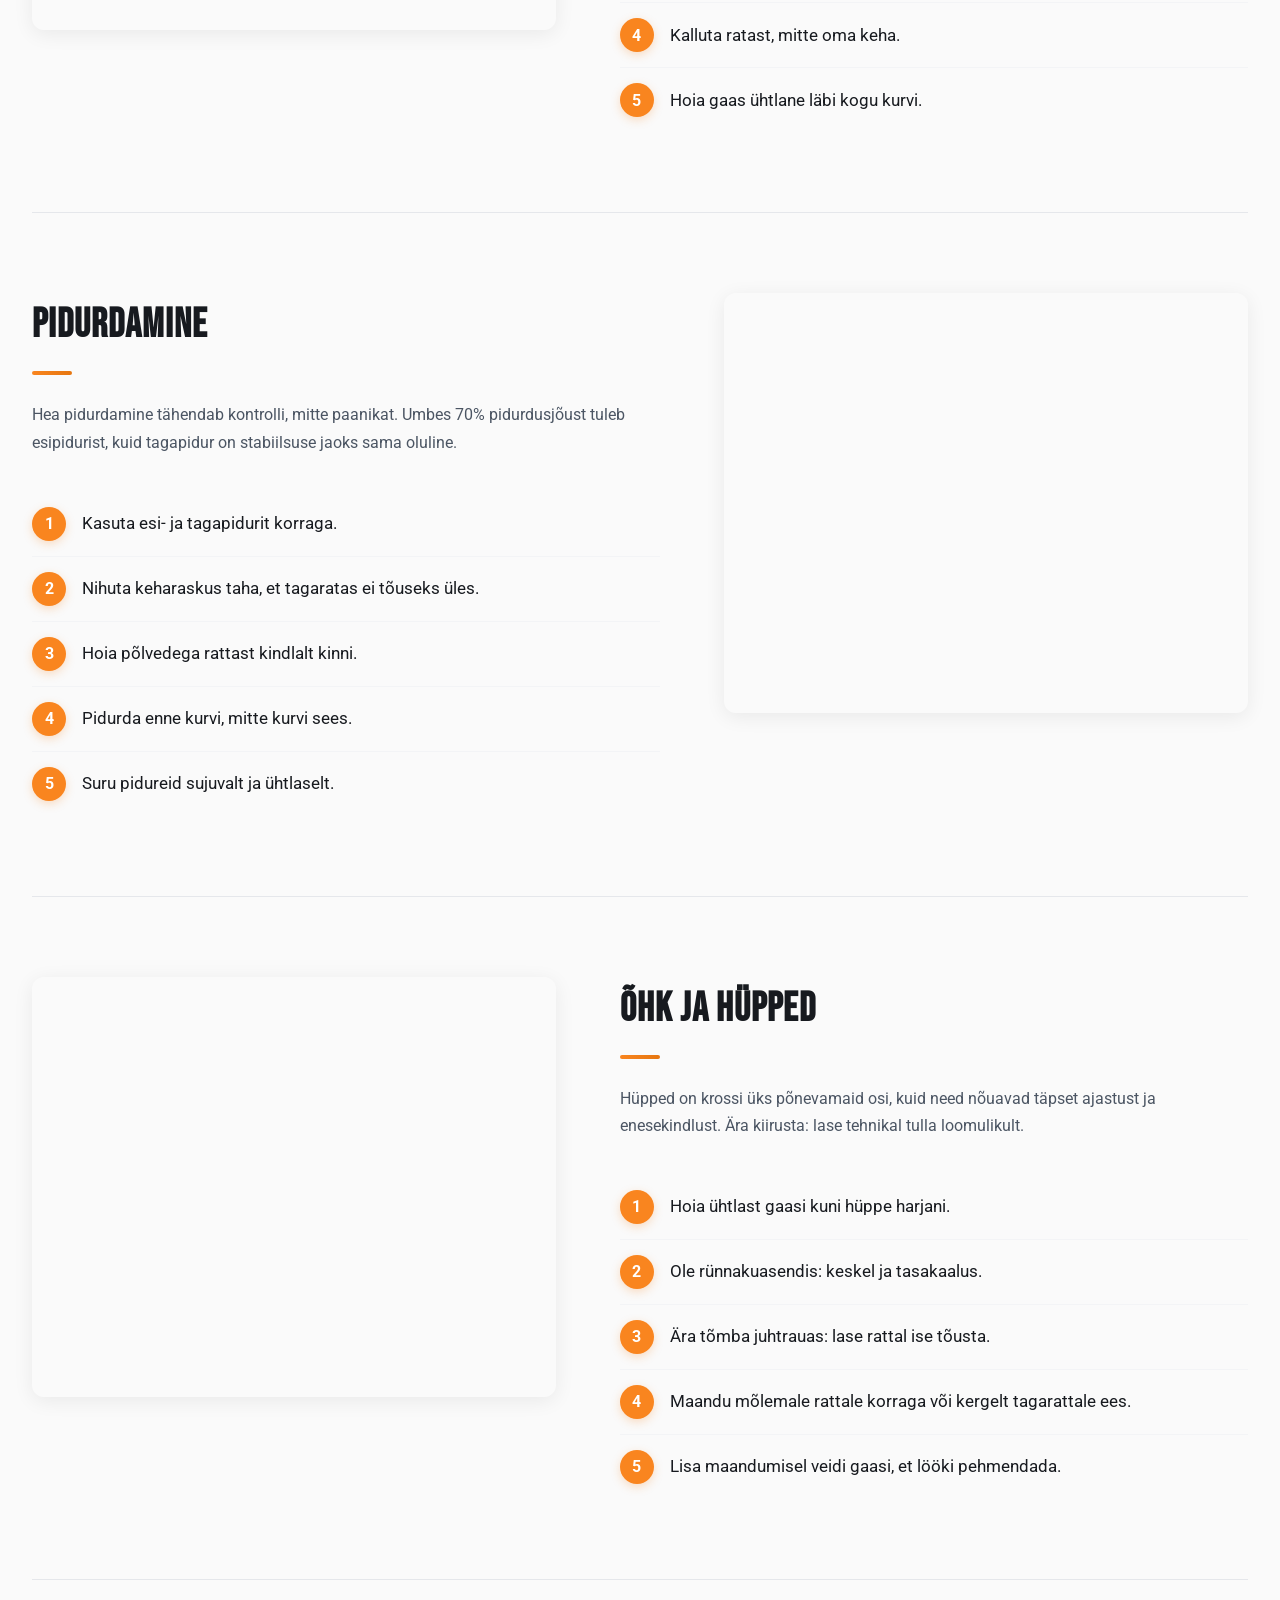
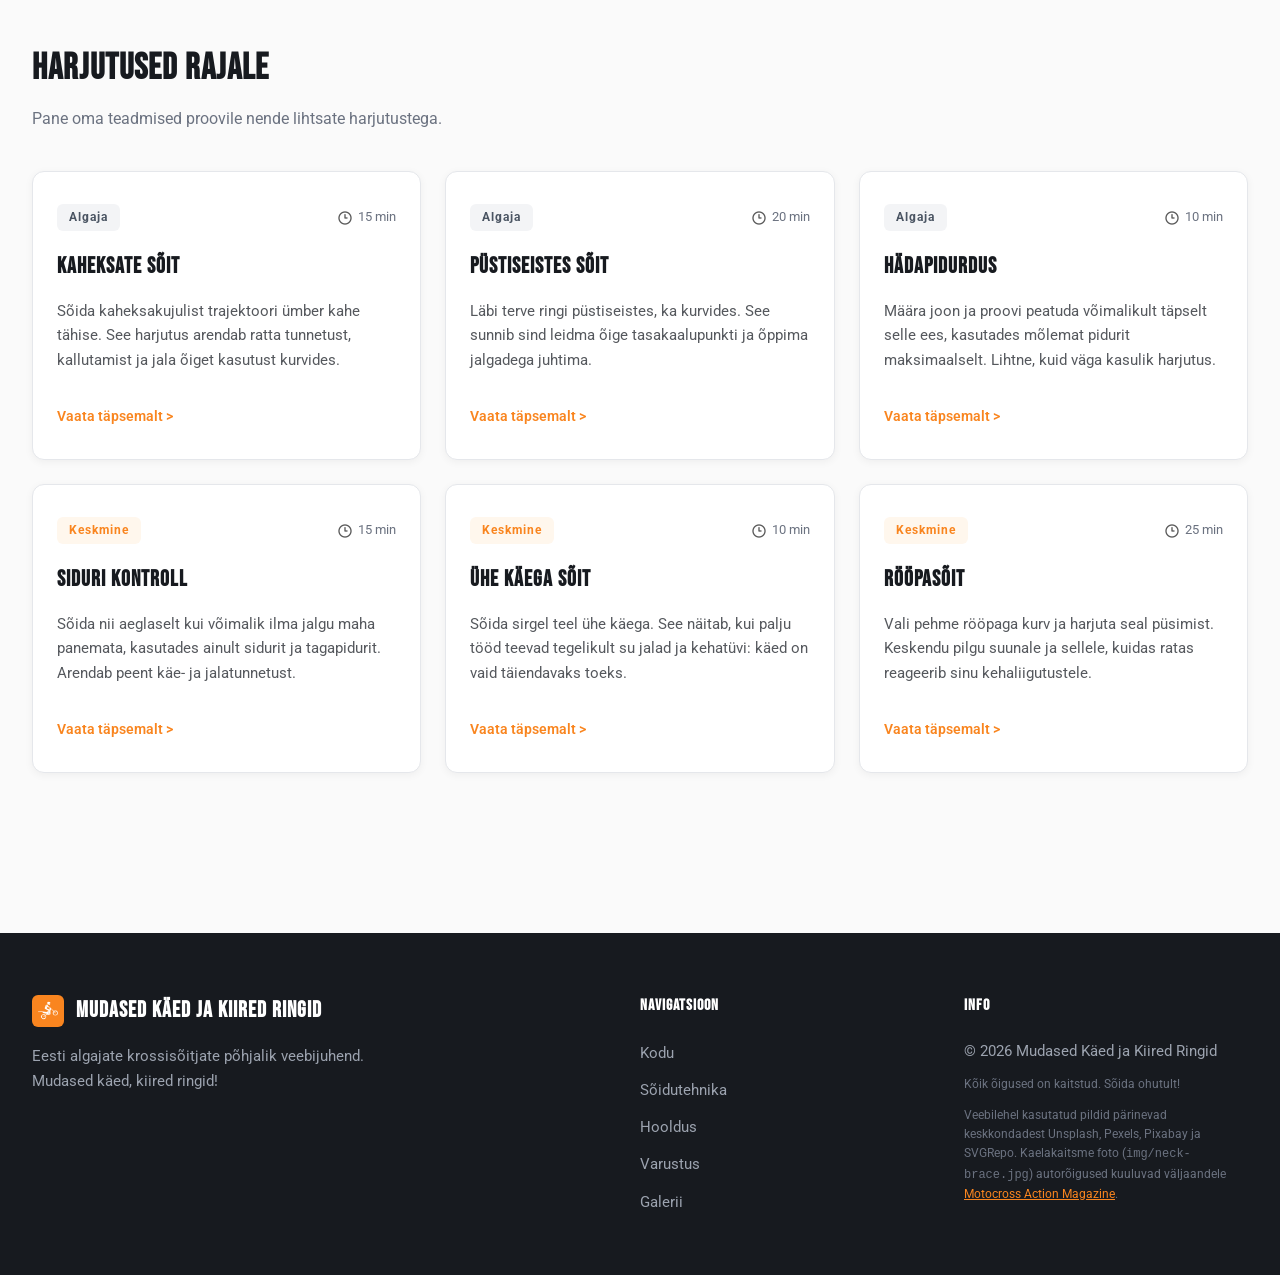
==== commit c9461268: "töö" ====
--- a/drivetech.html
+++ b/drivetech.html
@@ -57,7 +57,7 @@
                     Õige kehaasend on krossisõidu alus. Kui hoiad end õiges positsioonis, saab ratas sinu all vabalt liikuda, samas kui sina säilitad täieliku kontrolli.
                 </p>
                 <ol class="numbered-list">
-                    <li><div class="list-number">1</div><div class="list-text">Küünarnukid üles ja väljapoole — nagu tiivad.</div></li>
+                    <li><div class="list-number">1</div><div class="list-text">Küünarnukid üles ja väljapoole nagu tiivad.</div></li>
                     <li><div class="list-number">2</div><div class="list-text">Seisa päkkadel, mitte jalatalla keskosal.</div></li>
                     <li><div class="list-number">3</div><div class="list-text">Suru põlved kütusepaagi vastu.</div></li>
                     <li><div class="list-number">4</div><div class="list-text">Vaata otse ette, mitte alla esiporilauale.</div></li>
@@ -80,7 +80,7 @@
                 <ol class="numbered-list">
                     <li><div class="list-number">1</div><div class="list-text">Istu sadula etteossa, lähemale paagile.</div></li>
                     <li><div class="list-number">2</div><div class="list-text">Siruta sisemine jalg ette, suunates seda esiratta poole.</div></li>
-                    <li><div class="list-number">3</div><div class="list-text">Hoia välimine küünarnukk üleval ja suru välimist jalarauast.</div></li>
+                    <li><div class="list-number">3</div><div class="list-text">Hoia välimine küünarnukk üleval ja suru välimisest jalarauda.</div></li>
                     <li><div class="list-number">4</div><div class="list-text">Kalluta ratast, mitte oma keha.</div></li>
                     <li><div class="list-number">5</div><div class="list-text">Hoia gaas ühtlane läbi kogu kurvi.</div></li>
                 </ol>
@@ -115,12 +115,12 @@
                 <h2>ÕHK JA HÜPPED</h2>
                 <div class="section-bar--sm"></div>
                 <p class="section-intro">
-                    Hüpped on krossi üks põnevamaid osi, aga need nõuavad täpset ajastust ja enesekindlust. Ära kiirusta — lase tehnika tulla loomulikult.
+                    Hüpped on krossi üks põnevamaid osi, kuid need nõuavad täpset ajastust ja enesekindlust. Ära kiirusta: lase tehnikal tulla loomulikult.
                 </p>
                 <ol class="numbered-list">
                     <li><div class="list-number">1</div><div class="list-text">Hoia ühtlast gaasi kuni hüppe harjani.</div></li>
-                    <li><div class="list-number">2</div><div class="list-text">Ole rünnakuasendis — keskel, tasakaalus.</div></li>
-                    <li><div class="list-number">3</div><div class="list-text">Ära tõmba juhtrauast — lase rattal ise tõusta.</div></li>
+                    <li><div class="list-number">2</div><div class="list-text">Ole rünnakuasendis: keskel ja tasakaalus.</div></li>
+                    <li><div class="list-number">3</div><div class="list-text">Ära tõmba juhtrauas: lase rattal ise tõusta.</div></li>
                     <li><div class="list-number">4</div><div class="list-text">Maandu mõlemale rattale korraga või kergelt tagarattale ees.</div></li>
                     <li><div class="list-number">5</div><div class="list-text">Lisa maandumisel veidi gaasi, et lööki pehmendada.</div></li>
                 </ol>
@@ -141,7 +141,7 @@
                     <span class="duration"><img src="img/icon-clock.png" alt="aeg">15 min</span>
                 </div>
                 <h3>KAHEKSATE SÕIT</h3>
-                <p>Sõida kaheksat kujundit ümber kahe tähise. See harjutus arendab ratta tunnetust, kallutamist ja jala õiget kasutust kurvides.</p>
+                <p>Sõida kaheksakujulist trajektoori ümber kahe tähise. See harjutus arendab ratta tunnetust, kallutamist ja jala õiget kasutust kurvides.</p>
                 <span class="card-link">Vaata täpsemalt &gt;</span>
             </a>
 
@@ -151,7 +151,7 @@
                     <span class="duration"><img src="img/icon-clock.png" alt="aeg">20 min</span>
                 </div>
                 <h3>PÜSTISEISTES SÕIT</h3>
-                <p>Läbi terve ringi püstiseistes — ka kurvides. See sunnib sind leidma õige tasakaalupunkti ja õppima jalgadega juhtima.</p>
+                <p>Läbi terve ringi püstiseistes, ka kurvides. See sunnib sind leidma õige tasakaalupunkti ja õppima jalgadega juhtima.</p>
                 <span class="card-link">Vaata täpsemalt &gt;</span>
             </a>
 
@@ -181,7 +181,7 @@
                     <span class="duration"><img src="img/icon-clock.png" alt="aeg">10 min</span>
                 </div>
                 <h3>ÜHE KÄEGA SÕIT</h3>
-                <p>Sõida sirgel teel ühe käega. See näitab, kui palju tööd teevad tegelikult su jalad ja kehatüvi — käed on vaid täiendavaks toeks.</p>
+                <p>Sõida sirgel teel ühe käega. See näitab, kui palju tööd teevad tegelikult su jalad ja kehatüvi: käed on vaid täiendavaks toeks.</p>
                 <span class="card-link">Vaata täpsemalt &gt;</span>
             </a>
 
@@ -242,11 +242,11 @@
         menuToggle.setAttribute('aria-expanded', isOpen ? 'true' : 'false');
     });
 
-  window.addEventListener('scroll', function() {
-    document.getElementById('navbar').classList.toggle('scrolled', window.scrollY > 10);
-  });
-
-  navMenu.querySelectorAll(function (link) {
+    window.addEventListener('scroll', function() {
+        document.getElementById('navbar').classList.toggle('scrolled', window.scrollY > 10);
+    });
+
+    navMenu.querySelectorAll('a').forEach(function (link) {
         link.addEventListener('click', function () {
             navMenu.classList.remove('nav-open');
             menuToggle.classList.remove('is-open');
@@ -257,4 +257,4 @@
 
 </div>
 </body>
-</html>+</html>
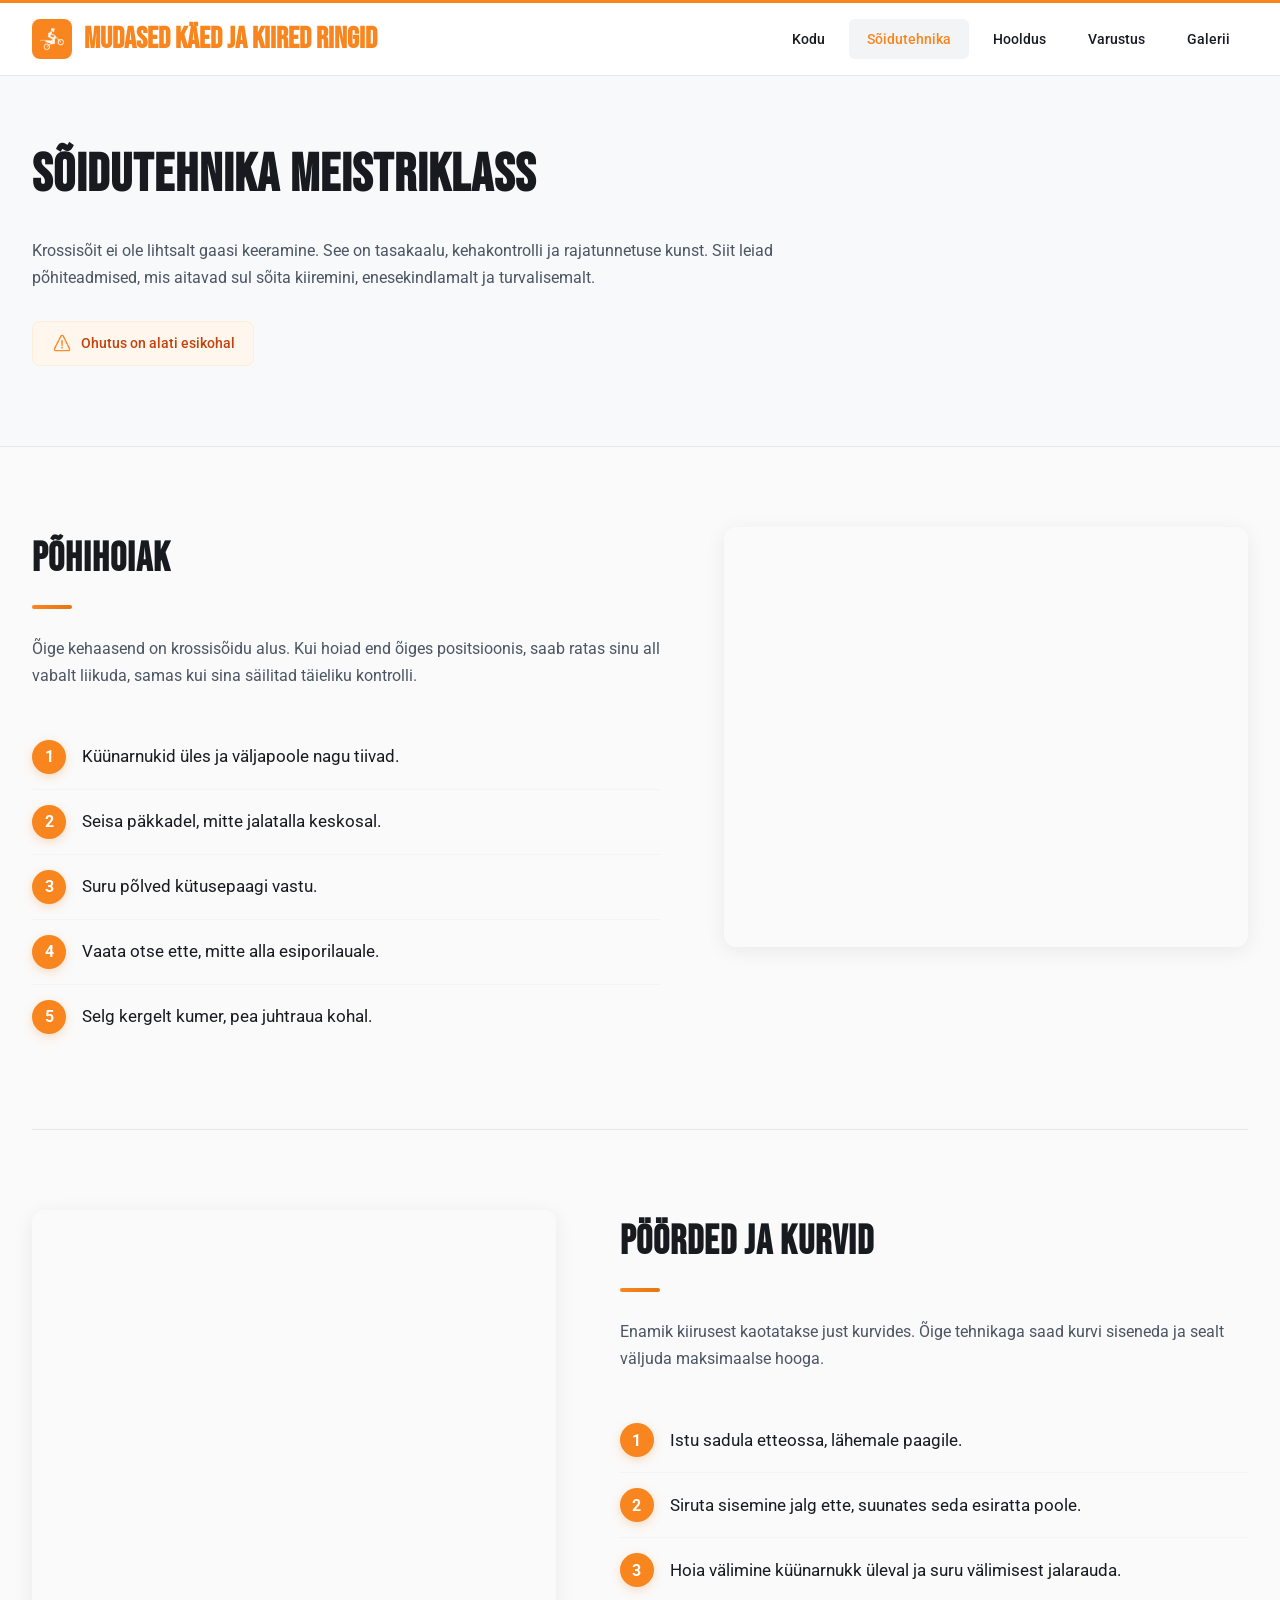
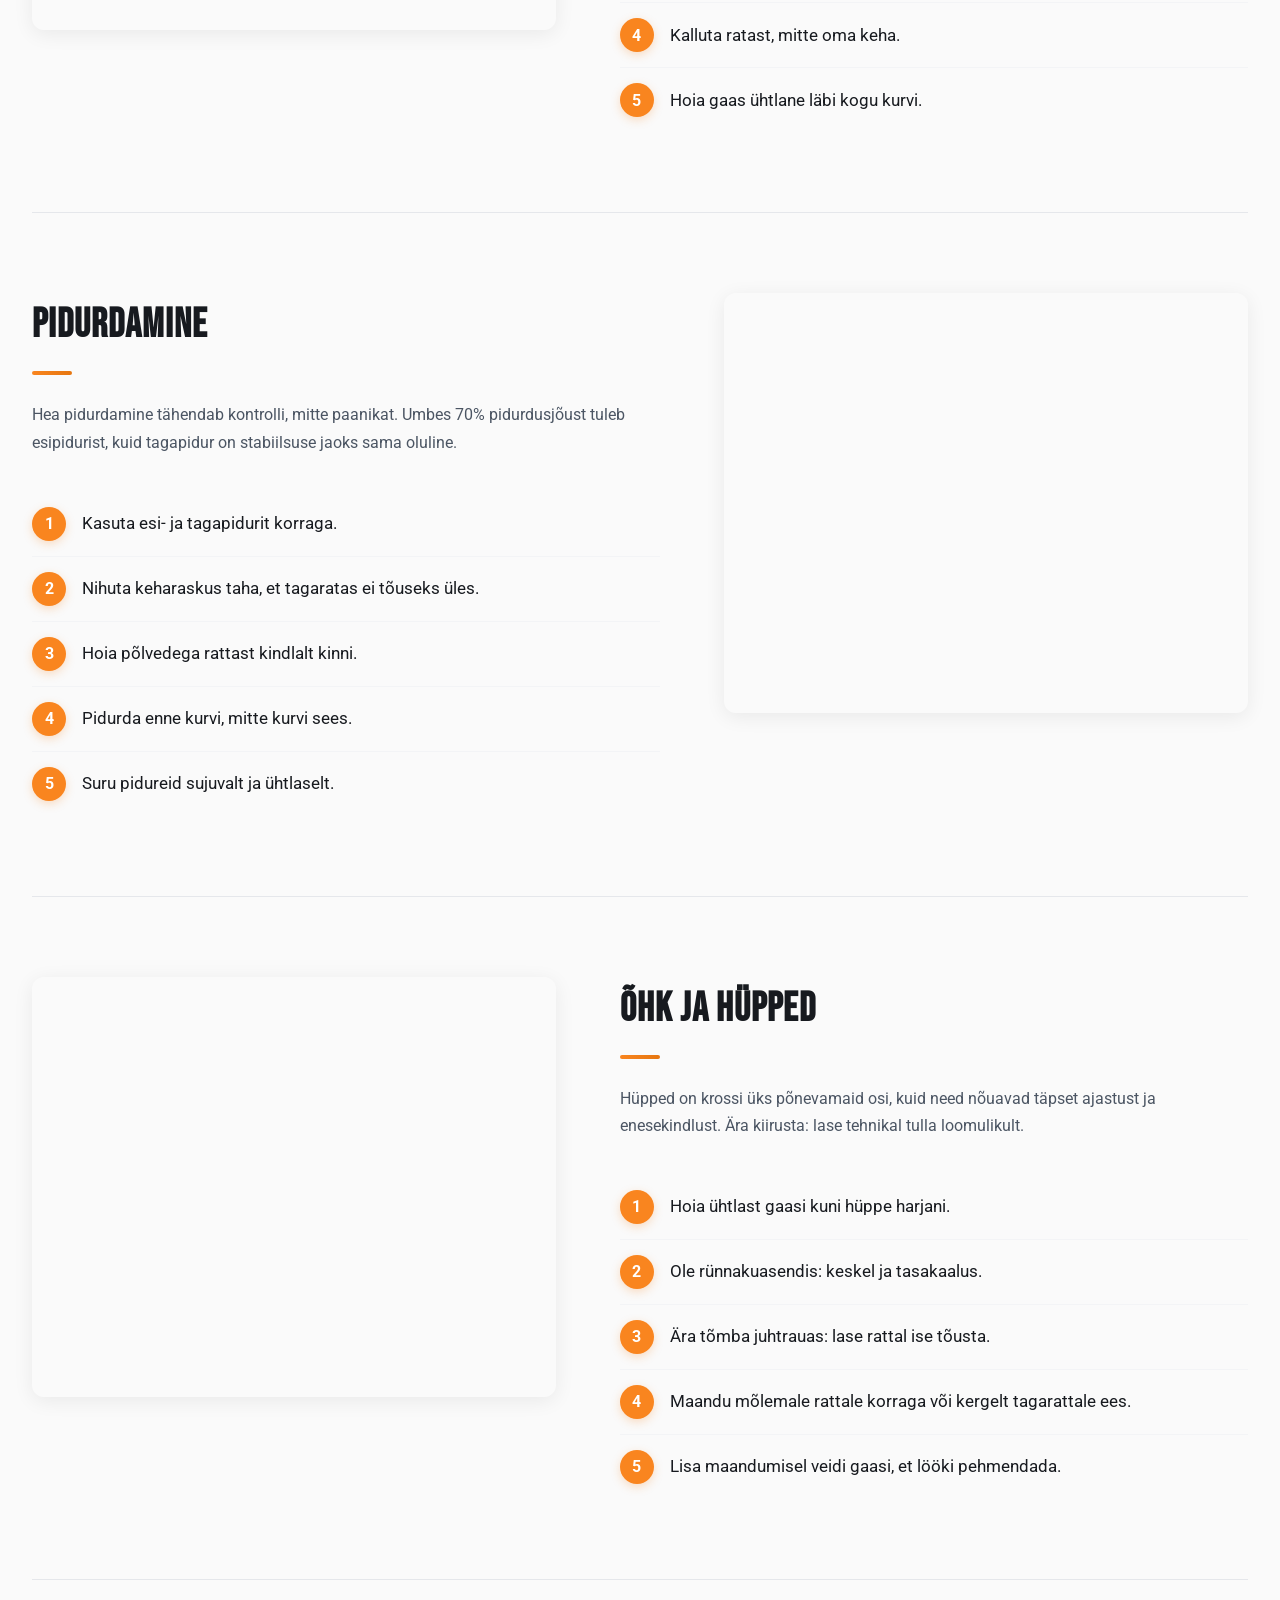
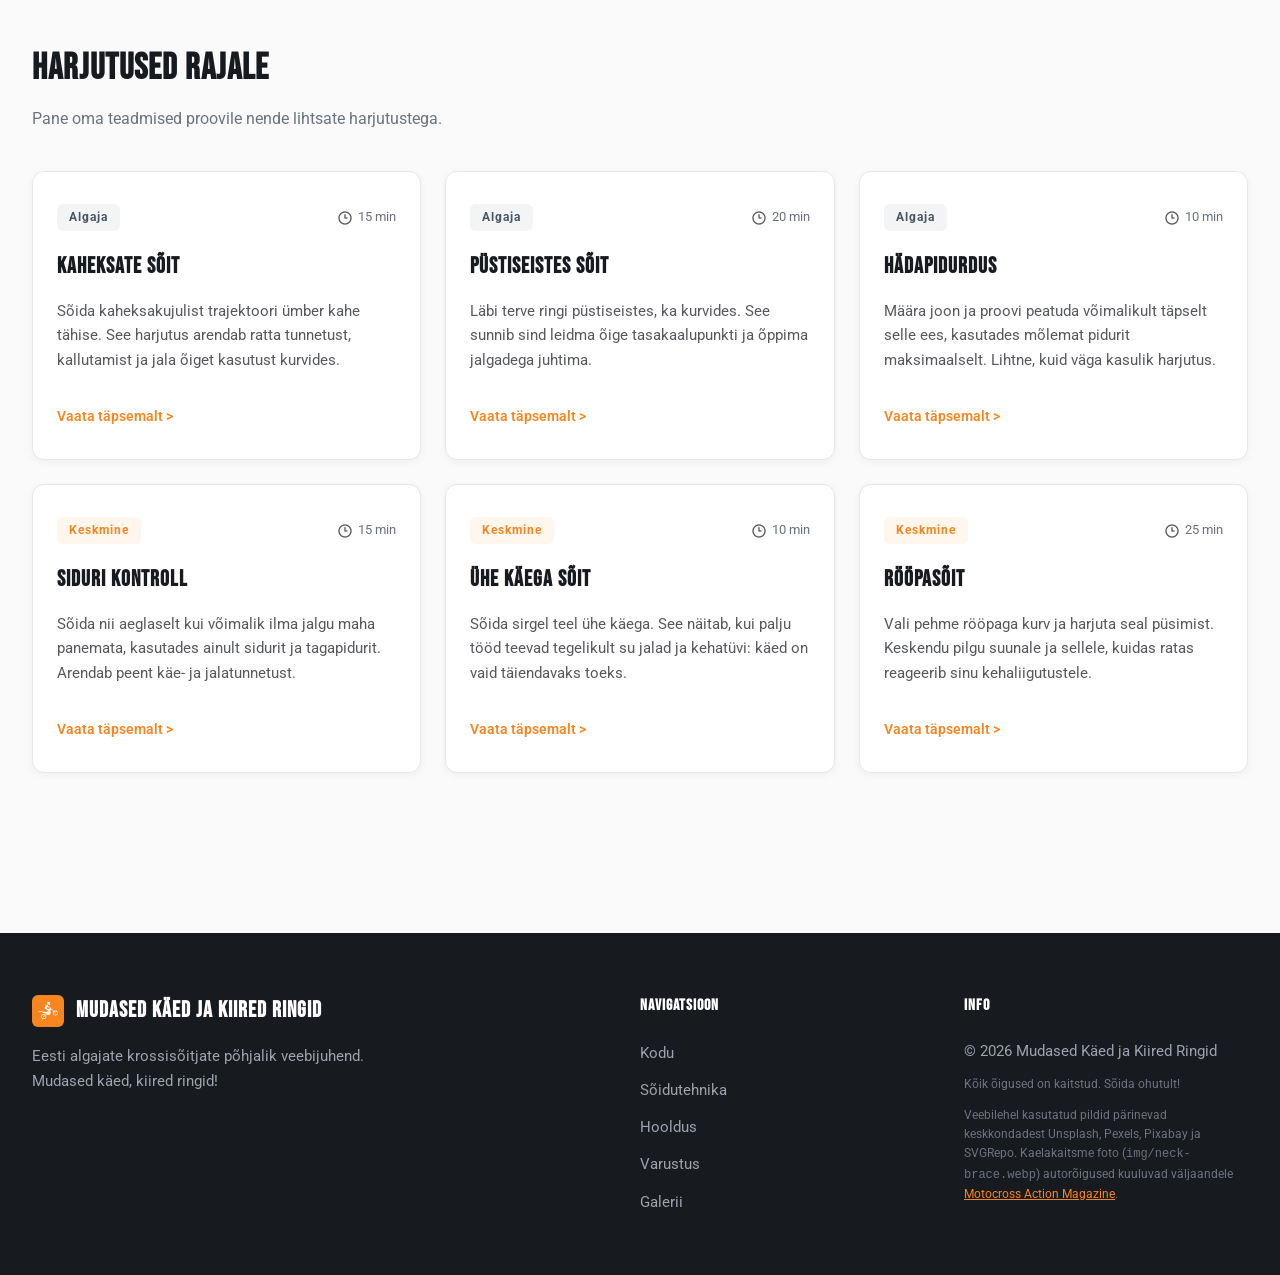
==== commit 0a052824: "töö" ====
--- a/drivetech.html
+++ b/drivetech.html
@@ -6,6 +6,7 @@
     <link rel="stylesheet" href="style.css">
     <link href="https://fonts.googleapis.com/css2?family=Bebas+Neue&family=Roboto:wght@400;500&display=swap" rel="stylesheet">
     <title>Mudased Käed ja Kiired Ringid</title>
+    <link rel="icon" type="image/webp" href="img/icon-dirtbike.webp">
 </head>
 <body>
 <div class="page-box">
@@ -14,7 +15,7 @@
     <nav id="navbar">
         <div class="container">
             <div class="logo">
-                <div class="icon-box"><img src="img/icon-dirtbike.png" alt="Logo"></div>
+                <div class="icon-box"><img src="img/icon-dirtbike.webp" alt="Logo"></div>
                 <h1 class="text-primary"><a href="index.html">Mudased Käed ja Kiired Ringid</a></h1>
             </div>
 
@@ -41,7 +42,7 @@
             Siit leiad põhiteadmised, mis aitavad sul sõita kiiremini, enesekindlamalt ja turvalisemalt.
         </p>
         <div class="safety-alert">
-            <img src="img/ohumärk.png" alt="ohumärk">
+            <img src="img/ohumärk.webp" alt="ohumärk">
             <span>Ohutus on alati esikohal</span>
         </div>
     </div>
@@ -138,7 +139,7 @@
             <a href="#" class="card">
                 <div class="card-meta">
                     <span class="badge badge-beginner">Algaja</span>
-                    <span class="duration"><img src="img/icon-clock.png" alt="aeg">15 min</span>
+                    <span class="duration"><img src="img/icon-clock.webp" alt="aeg">15 min</span>
                 </div>
                 <h3>KAHEKSATE SÕIT</h3>
                 <p>Sõida kaheksakujulist trajektoori ümber kahe tähise. See harjutus arendab ratta tunnetust, kallutamist ja jala õiget kasutust kurvides.</p>
@@ -148,7 +149,7 @@
             <a href="#" class="card">
                 <div class="card-meta">
                     <span class="badge badge-beginner">Algaja</span>
-                    <span class="duration"><img src="img/icon-clock.png" alt="aeg">20 min</span>
+                    <span class="duration"><img src="img/icon-clock.webp" alt="aeg">20 min</span>
                 </div>
                 <h3>PÜSTISEISTES SÕIT</h3>
                 <p>Läbi terve ringi püstiseistes, ka kurvides. See sunnib sind leidma õige tasakaalupunkti ja õppima jalgadega juhtima.</p>
@@ -158,7 +159,7 @@
             <a href="#" class="card">
                 <div class="card-meta">
                     <span class="badge badge-beginner">Algaja</span>
-                    <span class="duration"><img src="img/icon-clock.png" alt="aeg">10 min</span>
+                    <span class="duration"><img src="img/icon-clock.webp" alt="aeg">10 min</span>
                 </div>
                 <h3>HÄDAPIDURDUS</h3>
                 <p>Määra joon ja proovi peatuda võimalikult täpselt selle ees, kasutades mõlemat pidurit maksimaalselt. Lihtne, kuid väga kasulik harjutus.</p>
@@ -168,7 +169,7 @@
             <a href="#" class="card">
                 <div class="card-meta">
                     <span class="badge badge-intermediate">Keskmine</span>
-                    <span class="duration"><img src="img/icon-clock.png" alt="aeg">15 min</span>
+                    <span class="duration"><img src="img/icon-clock.webp" alt="aeg">15 min</span>
                 </div>
                 <h3>SIDURI KONTROLL</h3>
                 <p>Sõida nii aeglaselt kui võimalik ilma jalgu maha panemata, kasutades ainult sidurit ja tagapidurit. Arendab peent käe- ja jalatunnetust.</p>
@@ -178,7 +179,7 @@
             <a href="#" class="card">
                 <div class="card-meta">
                     <span class="badge badge-intermediate">Keskmine</span>
-                    <span class="duration"><img src="img/icon-clock.png" alt="aeg">10 min</span>
+                    <span class="duration"><img src="img/icon-clock.webp" alt="aeg">10 min</span>
                 </div>
                 <h3>ÜHE KÄEGA SÕIT</h3>
                 <p>Sõida sirgel teel ühe käega. See näitab, kui palju tööd teevad tegelikult su jalad ja kehatüvi: käed on vaid täiendavaks toeks.</p>
@@ -188,7 +189,7 @@
             <a href="#" class="card">
                 <div class="card-meta">
                     <span class="badge badge-intermediate">Keskmine</span>
-                    <span class="duration"><img src="img/icon-clock.png" alt="aeg">25 min</span>
+                    <span class="duration"><img src="img/icon-clock.webp" alt="aeg">25 min</span>
                 </div>
                 <h3>RÖÖPASÕIT</h3>
                 <p>Vali pehme rööpaga kurv ja harjuta seal püsimist. Keskendu pilgu suunale ja sellele, kuidas ratas reageerib sinu kehaliigutustele.</p>
@@ -202,7 +203,7 @@
     <div class="container footer-grid">
         <div class="footer-brand">
             <div class="footer-logo">
-                <div class="icon-box-small"><img src="img/icon-dirtbike.png" alt="Logo"></div>
+                <div class="icon-box-small"><img src="img/icon-dirtbike.webp" alt="Logo"></div>
                 <h3>Mudased Käed ja Kiired Ringid</h3>
             </div>
             <p>Eesti algajate krossisõitjate põhjalik veebijuhend. Mudased käed, kiired ringid!</p>
@@ -225,7 +226,7 @@
             <p class="disclaimer">Kõik õigused on kaitstud. Sõida ohutult!</p>
             <p class="disclaimer">
                 Veebilehel kasutatud pildid pärinevad keskkondadest Unsplash, Pexels, Pixabay ja SVGRepo.
-                Kaelakaitsme foto (<code>img/neck-brace.jpg</code>) autorõigused kuuluvad väljaandele
+                Kaelakaitsme foto (<code>img/neck-brace.webp</code>) autorõigused kuuluvad väljaandele
                 <a href="https://motocrossactionmag.com/mxa-team-tested-leatt-gpx-pro-neck-brace/" target="_blank" style="color: var(--primary-color); text-decoration: underline;">Motocross Action Magazine</a>.
             </p>
         </div>
--- a/style.css
+++ b/style.css
@@ -54,7 +54,7 @@
     line-height: 1.6;
     color: var(--dark-color);
     background-color: #1a1a2e;
-    background-image: url("img/race.jpg");
+    background-image: url("img/race.webp");
     background-size: cover;
     background-position: center;
     background-attachment: fixed;
@@ -225,7 +225,7 @@
 
 #showcase {
     background: linear-gradient(rgba(0,0,0,0.45), rgba(0,0,0,0.70)),
-    url("img/riding.jpg") no-repeat center center / cover;
+    url("img/riding.webp") no-repeat center center / cover;
     min-height: 620px;
     display: flex;
     align-items: center;
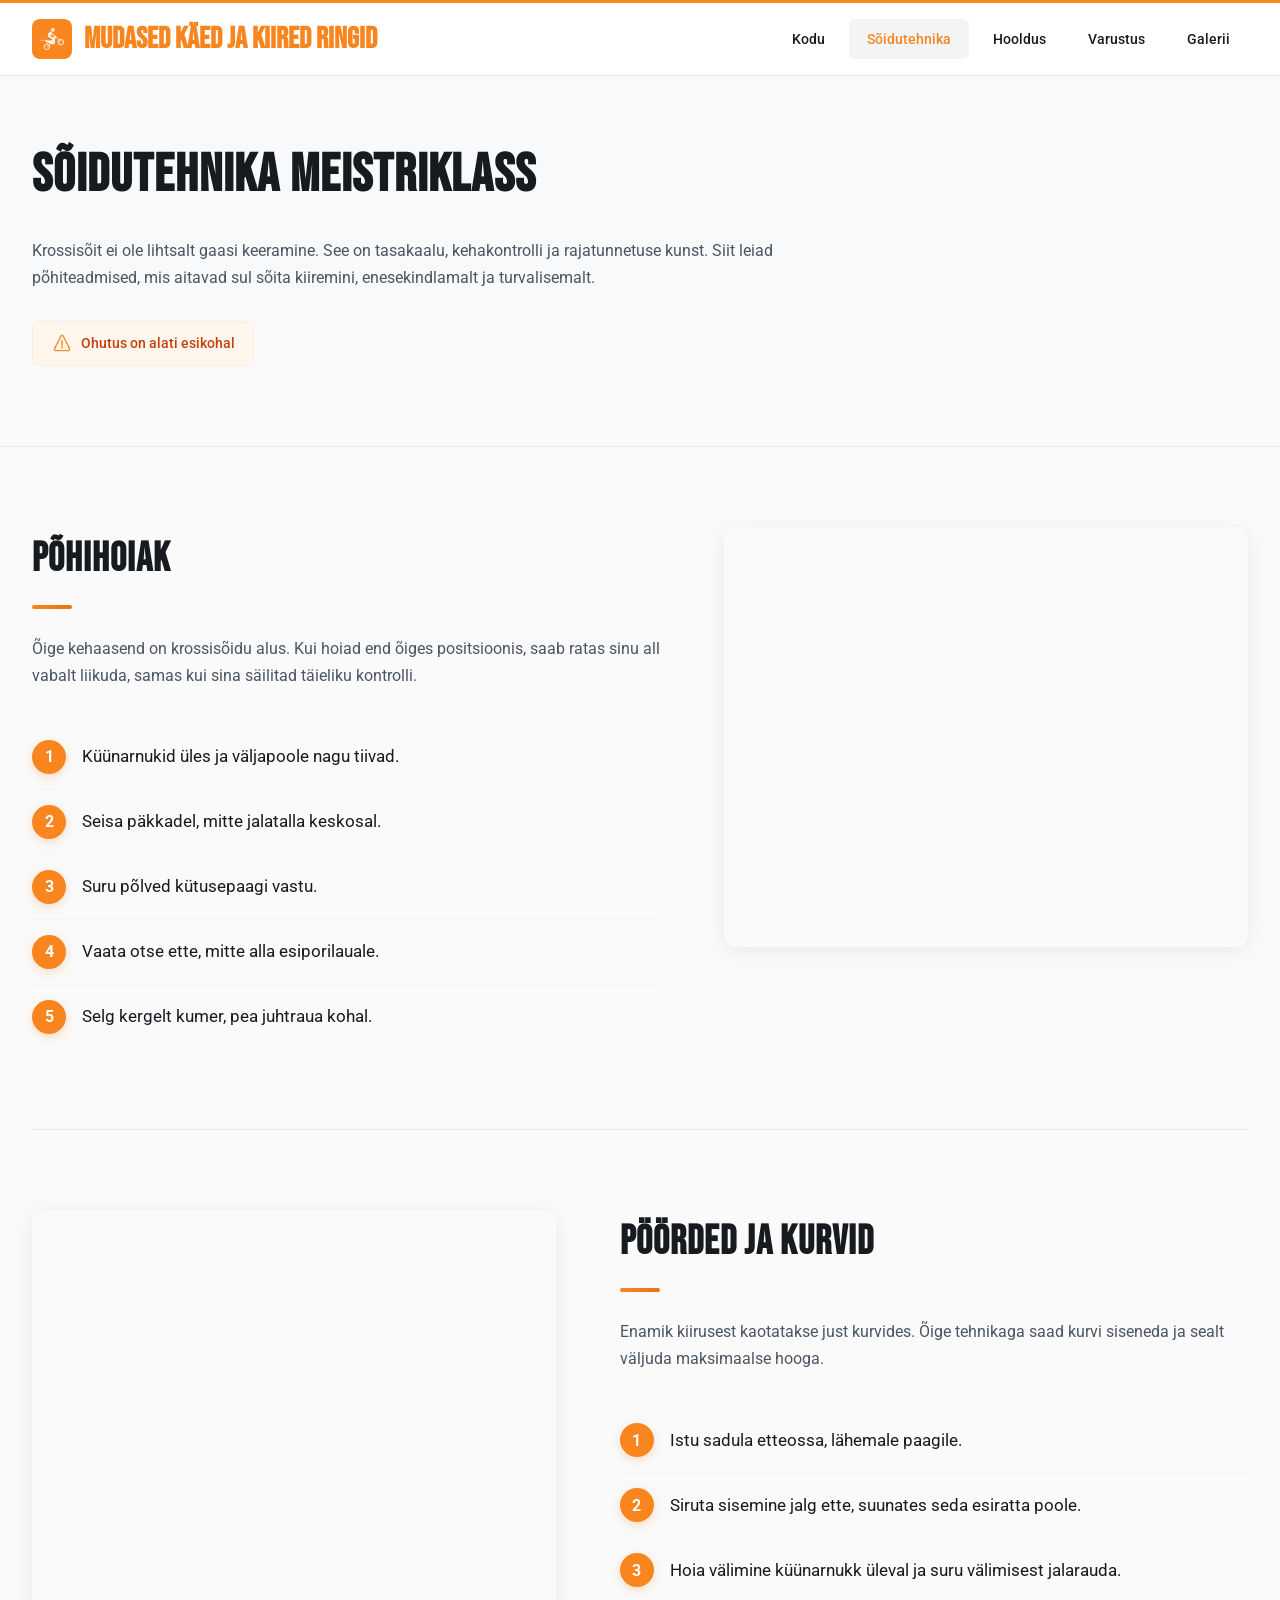
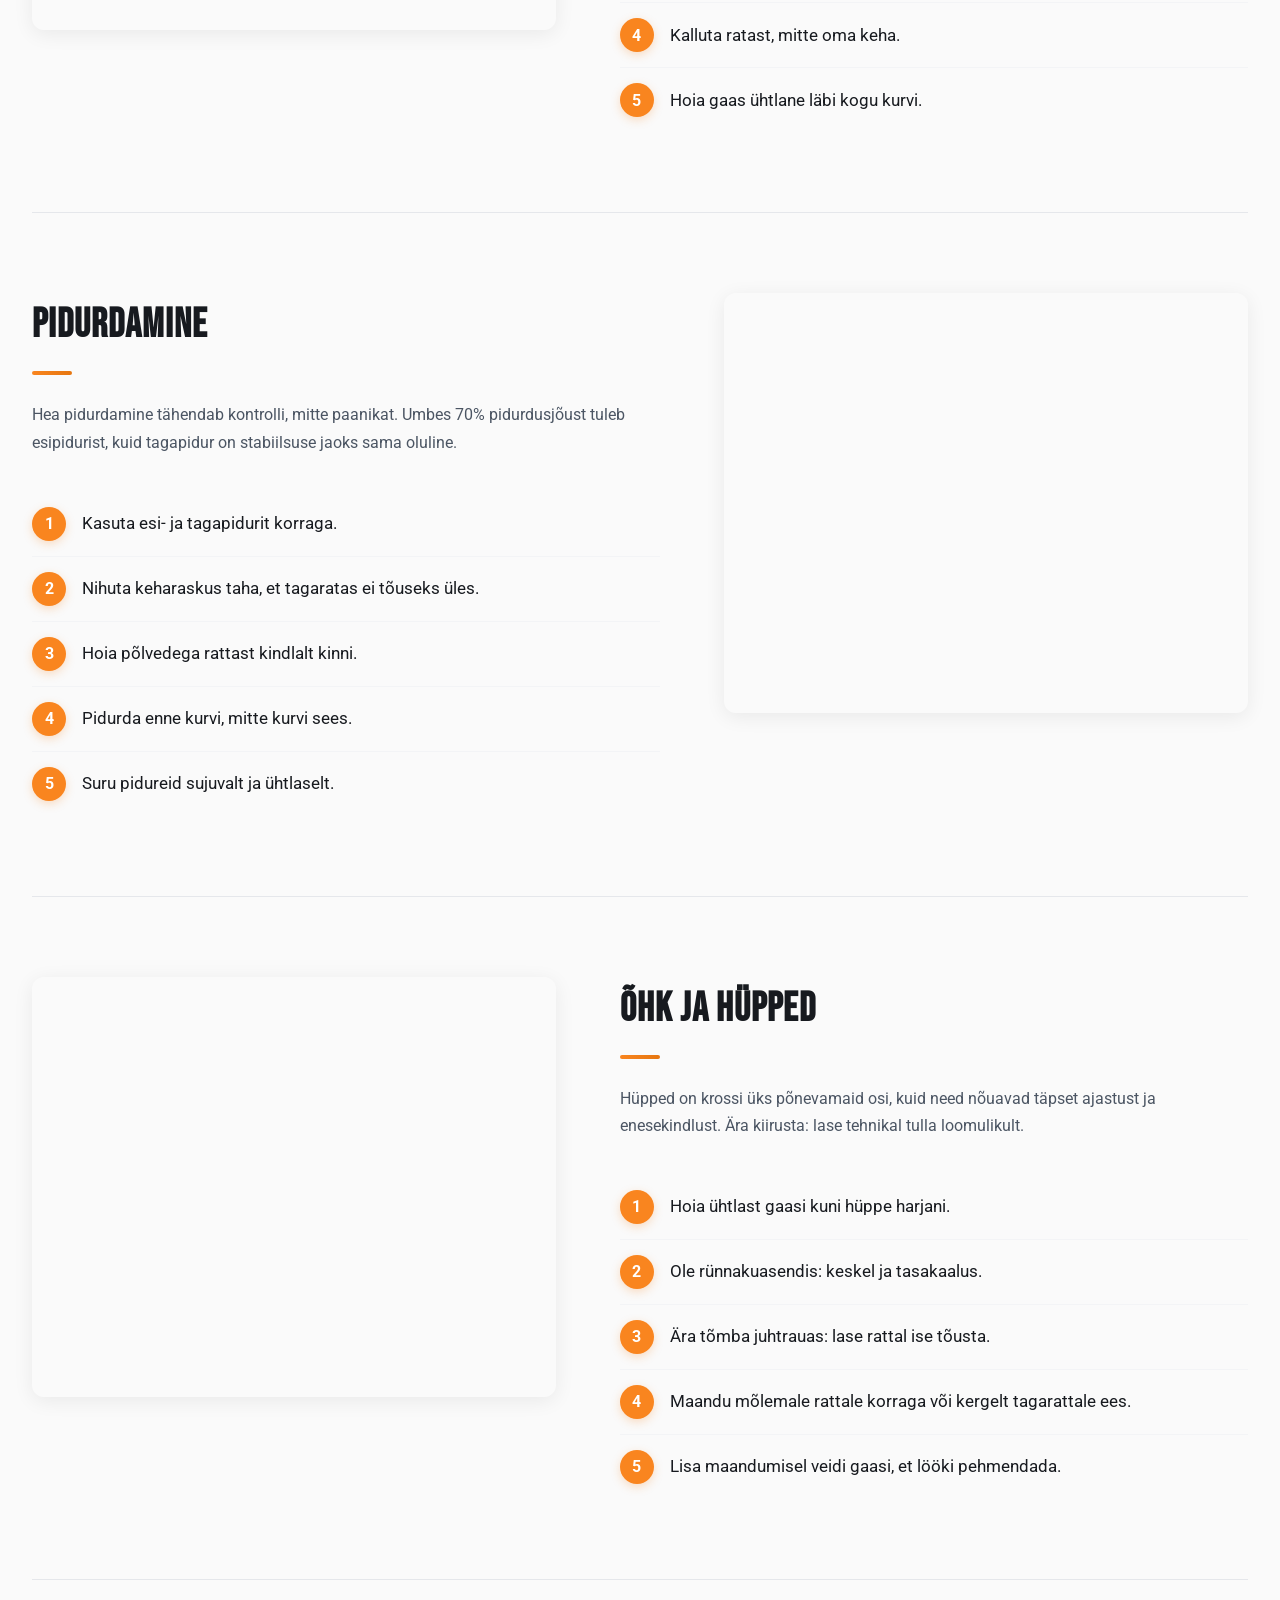
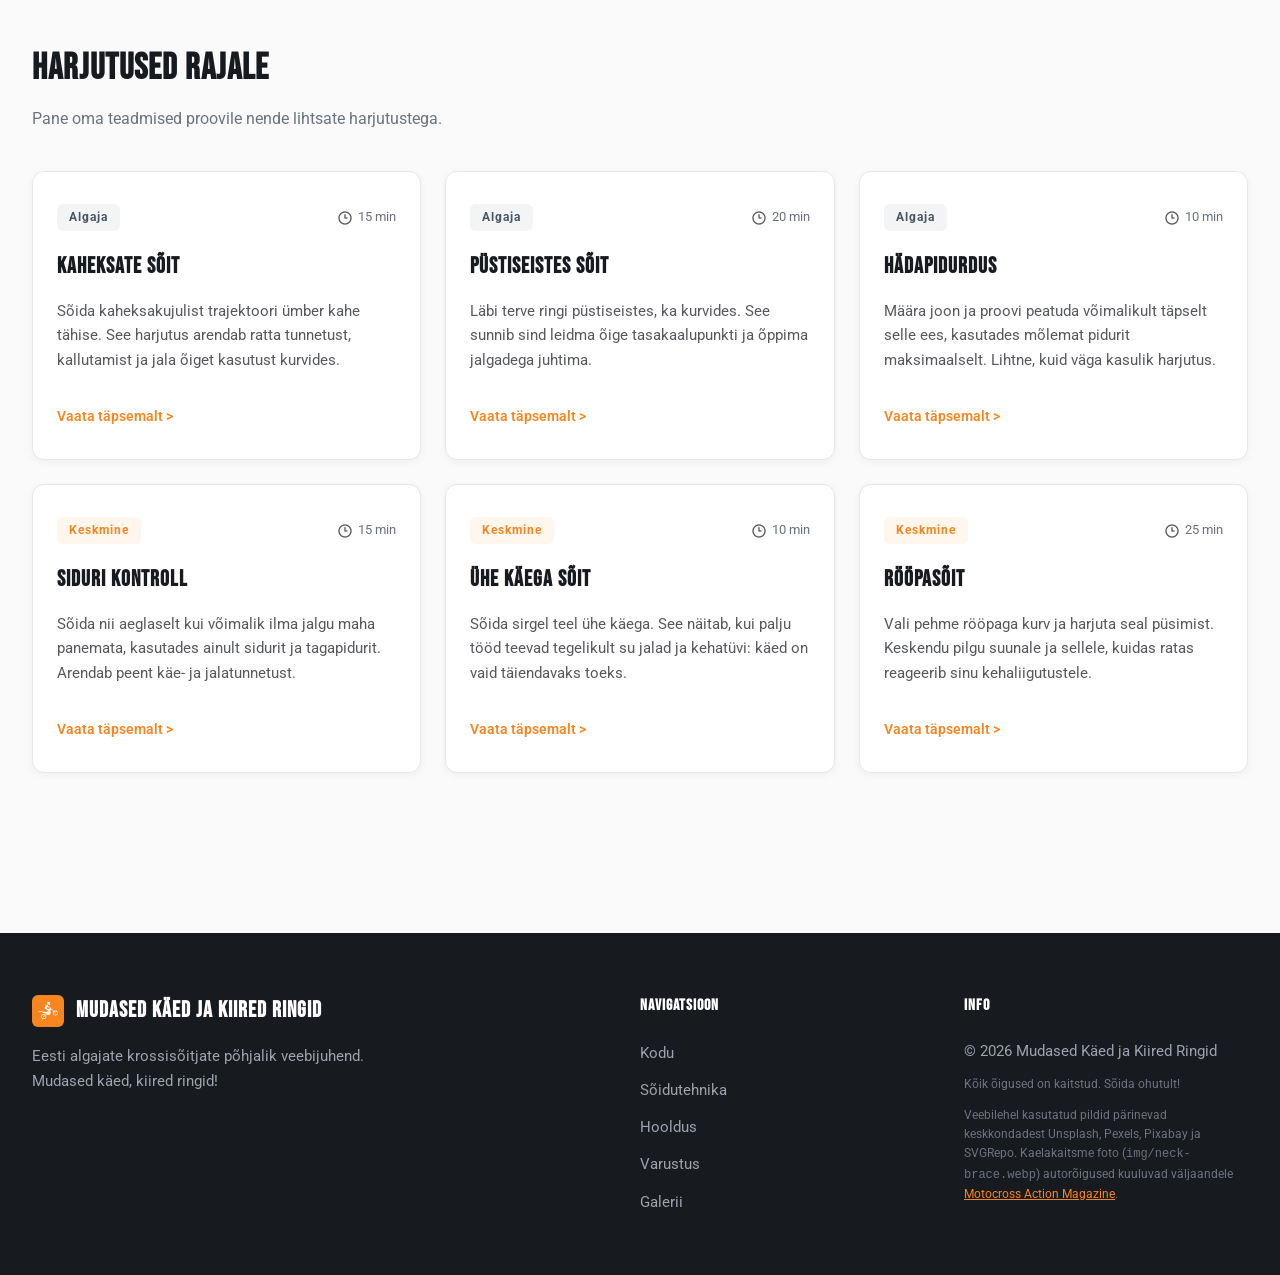
==== commit 18c0b241: "töö" ====
--- a/drivetech.html
+++ b/drivetech.html
@@ -3,8 +3,12 @@
 <head>
     <meta charset="UTF-8">
     <meta name="viewport" content="width=device-width, initial-scale=1.0">
-    <link rel="stylesheet" href="style.css">
+    <link rel="preconnect" href="https://fonts.googleapis.com">
+    <link rel="preconnect" href="https://fonts.gstatic.com" crossorigin>
     <link href="https://fonts.googleapis.com/css2?family=Bebas+Neue&family=Roboto:wght@400;500&display=swap" rel="stylesheet">
+
+    <link rel="stylesheet" href="style.css" media="print" onload="this.media='all'">
+    <noscript><link rel="stylesheet" href="style.css"></noscript>
     <title>Mudased Käed ja Kiired Ringid</title>
     <link rel="icon" type="image/webp" href="img/icon-dirtbike.webp">
 </head>
--- a/style.css
+++ b/style.css
@@ -75,7 +75,7 @@
 
 a   { text-decoration: none; color: inherit; }
 ul  { list-style: none; }
-img { max-width: 100%; display: block; }
+img { max-width: 100%; height: auto; display: block; }
 
 h1, h2, h3, h4 { font-family: "Bebas Neue", sans-serif; }
 
--- a/style.css
+++ b/style.css
@@ -75,7 +75,7 @@
 
 a   { text-decoration: none; color: inherit; }
 ul  { list-style: none; }
-img { max-width: 100%; display: block; }
+img { max-width: 100%; height: auto; display: block; }
 
 h1, h2, h3, h4 { font-family: "Bebas Neue", sans-serif; }
 
